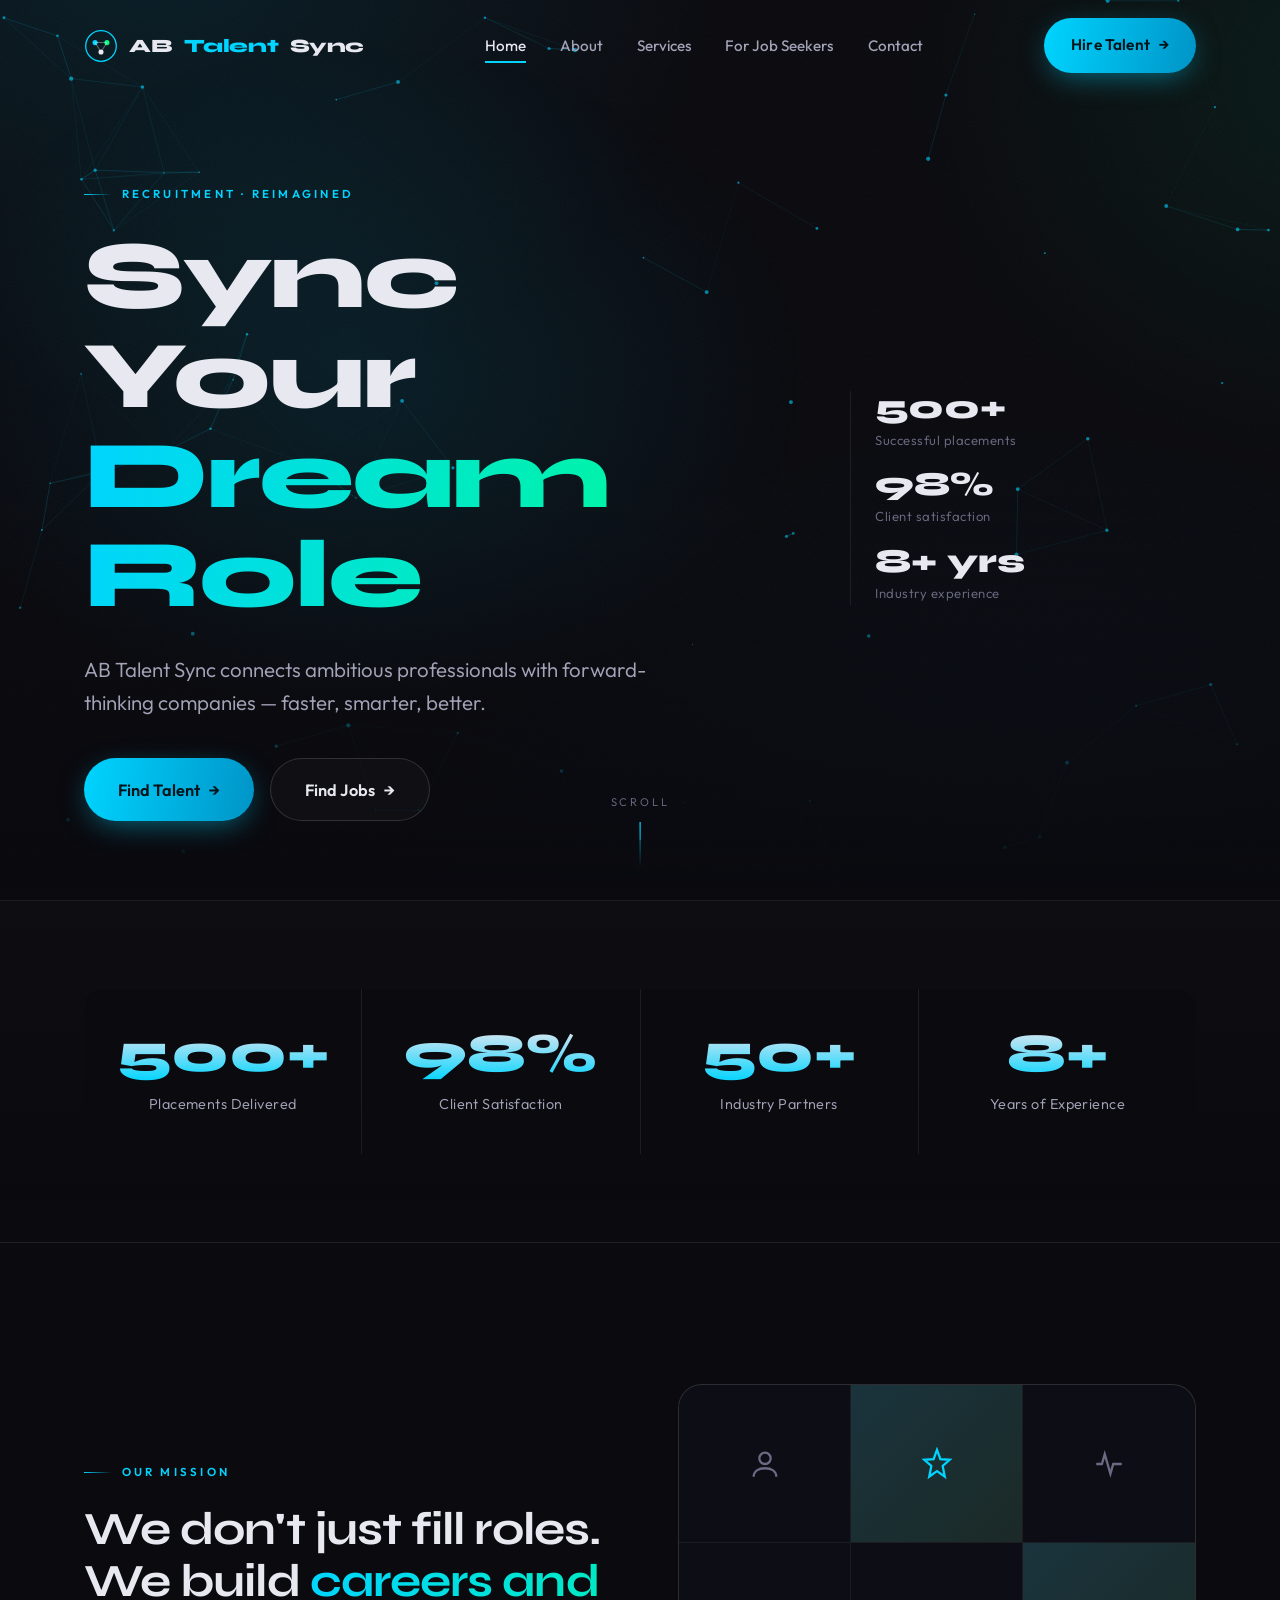
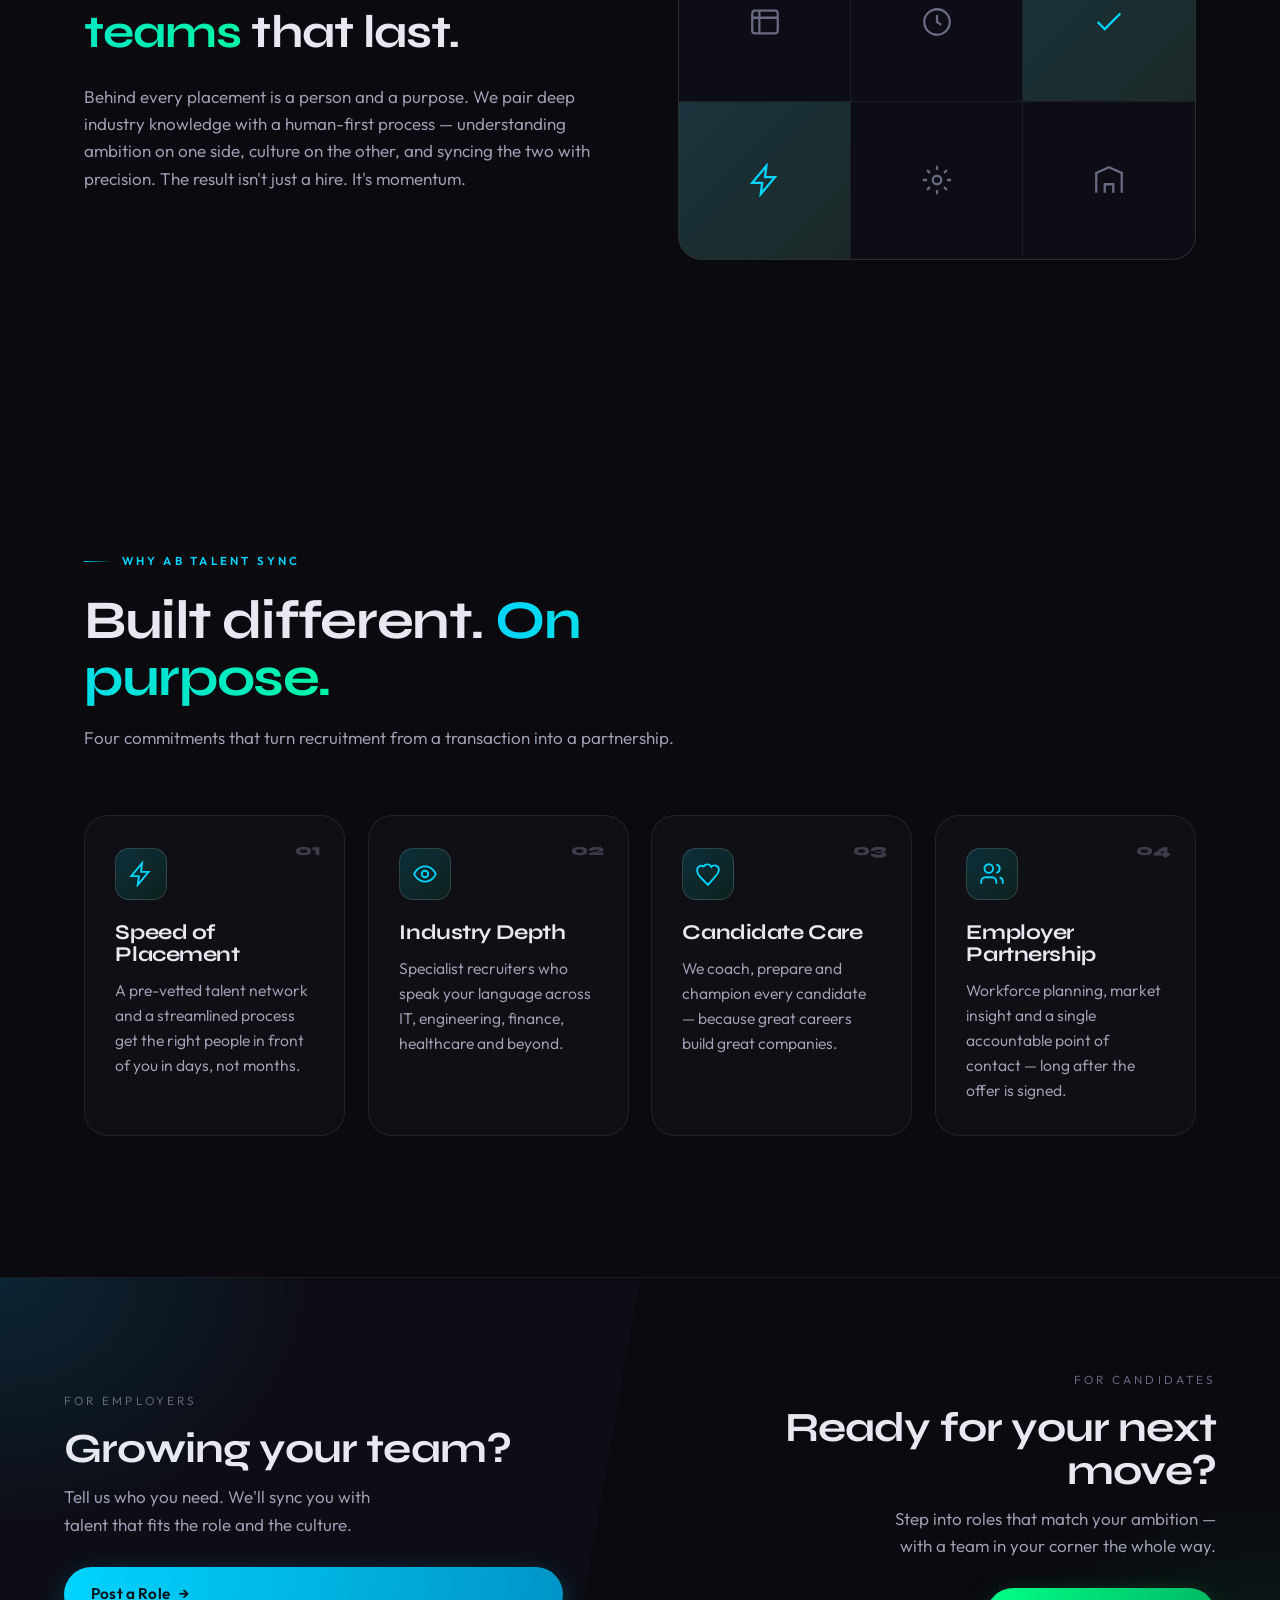
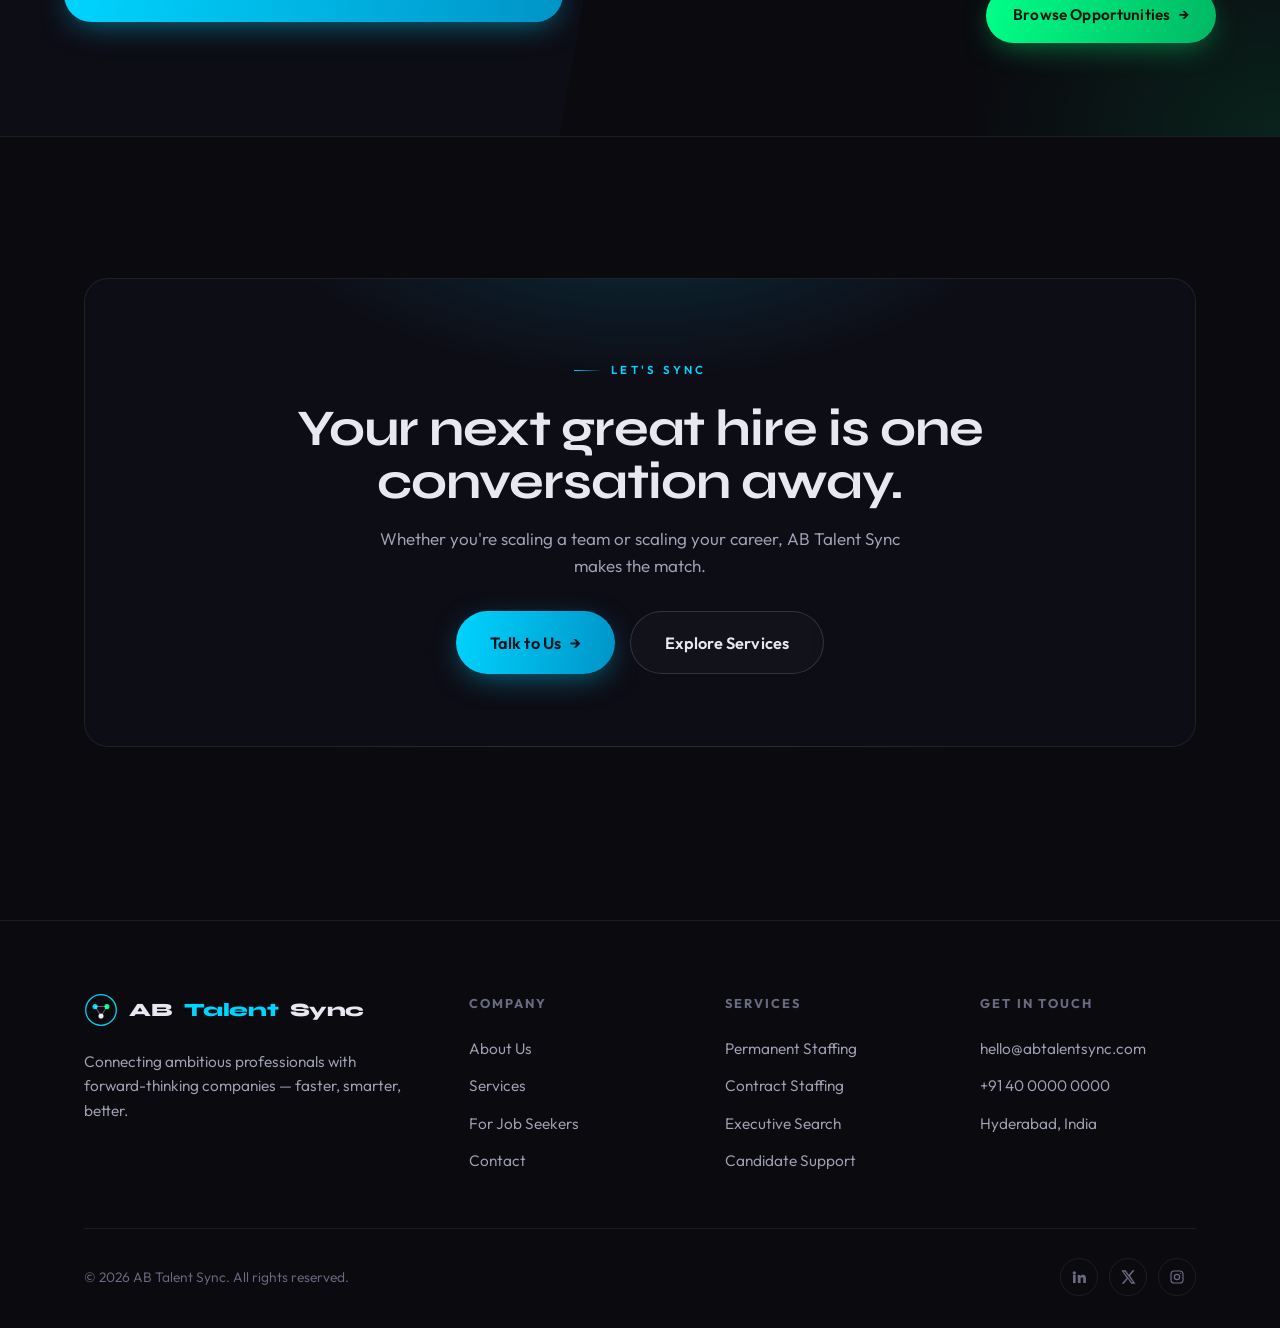
==== index.html @ 8e9a49de "first commit" ====
<!DOCTYPE html>
<html lang="en">
<head>
  <meta charset="UTF-8" />
  <meta name="viewport" content="width=device-width, initial-scale=1.0" />
  <title>AB Talent Sync — Sync Your Next Hire</title>
  <meta name="description" content="AB Talent Sync connects ambitious professionals with forward-thinking companies — faster, smarter, better. Permanent & contract staffing, executive search and candidate support." />

  <link rel="preconnect" href="https://fonts.googleapis.com" />
  <link rel="preconnect" href="https://fonts.gstatic.com" crossorigin />
  <link href="https://fonts.googleapis.com/css2?family=Syne:wght@600;700;800&family=Outfit:wght@300;350;400;450;500;600&display=swap" rel="stylesheet" />
  <link rel="stylesheet" href="css/styles.css" />
  <link rel="icon" href="data:image/svg+xml,%3Csvg xmlns='http://www.w3.org/2000/svg' viewBox='0 0 32 32'%3E%3Ccircle cx='16' cy='16' r='14' fill='none' stroke='%2300d4ff' stroke-width='2'/%3E%3Cpath d='M10 20l6-12 6 12' stroke='%2300ff88' stroke-width='2' fill='none'/%3E%3C/svg%3E" />
</head>
<body>
  <div class="scroll-progress" aria-hidden="true"></div>

  <!-- ============ NAV ============ -->
  <header class="nav">
    <div class="wrap nav__inner">
      <a class="brand" href="index.html" aria-label="AB Talent Sync home">
        <span class="brand__mark" aria-hidden="true">
          <svg viewBox="0 0 40 40" fill="none">
            <circle cx="20" cy="20" r="18" stroke="url(#g1)" stroke-width="1.5"/>
            <circle cx="13" cy="16" r="3" fill="#00d4ff"/>
            <circle cx="27" cy="16" r="3" fill="#00ff88"/>
            <circle cx="20" cy="27" r="3" fill="#e8e8f0"/>
            <path d="M13 16L27 16M13 16L20 27M27 16L20 27" stroke="#ffffff" stroke-opacity="0.35" stroke-width="1.2"/>
            <defs><linearGradient id="g1" x1="0" y1="0" x2="40" y2="40"><stop stop-color="#00d4ff"/><stop offset="1" stop-color="#00ff88"/></linearGradient></defs>
          </svg>
        </span>
        AB <b>Talent</b> Sync
      </a>

      <nav class="nav__links" aria-label="Primary">
        <a class="nav__link" href="index.html">Home</a>
        <a class="nav__link" href="about.html">About</a>
        <a class="nav__link" href="services.html">Services</a>
        <a class="nav__link" href="job-seekers.html">For Job Seekers</a>
        <a class="nav__link" href="contact.html">Contact</a>
      </nav>

      <a class="btn btn--primary nav__cta" href="contact.html" data-magnetic>Hire Talent <span class="arrow">→</span></a>

      <button class="nav__burger" aria-label="Open menu" aria-expanded="false" aria-controls="mobile-nav">
        <span></span><span></span><span></span>
      </button>
    </div>
  </header>

  <!-- mobile overlay -->
  <nav class="nav__overlay" id="mobile-nav" aria-label="Mobile">
    <a href="index.html">Home</a>
    <a href="about.html">About</a>
    <a href="services.html">Services</a>
    <a href="job-seekers.html">For Job Seekers</a>
    <a href="contact.html">Contact</a>
    <a class="btn btn--primary" href="contact.html">Hire Talent <span class="arrow">→</span></a>
  </nav>

  <main>
    <!-- ============ HERO ============ -->
    <section class="hero">
      <canvas id="hero-canvas" aria-hidden="true"></canvas>
      <div class="hero__veil" aria-hidden="true"></div>
      <div class="wrap hero__inner">
        <div class="hero__grid">
          <div>
            <span class="eyebrow reveal">Recruitment · Reimagined</span>
            <h1 class="h-display reveal" data-delay="1">
              <span class="hero__line">Sync Your</span>
              <span class="hero__cycler" aria-label="Next Hire, Dream Role, Best Team, Future">
                <span class="word">Next Hire</span>
                <span class="word">Dream Role</span>
                <span class="word">Best Team</span>
                <span class="word">Future</span>
              </span>
            </h1>
            <p class="hero__sub reveal" data-delay="2">
              AB Talent Sync connects ambitious professionals with forward-thinking
              companies — faster, smarter, better.
            </p>
            <div class="hero__cta reveal" data-delay="3">
              <a class="btn btn--primary btn--lg" href="contact.html" data-magnetic>Find Talent <span class="arrow">→</span></a>
              <a class="btn btn--ghost btn--lg" href="job-seekers.html">Find Jobs <span class="arrow">→</span></a>
            </div>
          </div>

          <aside class="hero__aside reveal" data-delay="4">
            <div class="stat-mini"><b>500+</b><span>Successful placements</span></div>
            <div class="stat-mini"><b>98%</b><span>Client satisfaction</span></div>
            <div class="stat-mini"><b>8+ yrs</b><span>Industry experience</span></div>
          </aside>
        </div>
      </div>

      <a class="scroll-cue" href="#stats" aria-label="Scroll down">
        <span>Scroll</span>
        <span class="scroll-cue__line" aria-hidden="true"></span>
      </a>
    </section>

    <!-- ============ STATS ============ -->
    <section class="section section--tight stats" id="stats">
      <div class="wrap">
        <div class="stats__grid reveal">
          <div class="stat">
            <div class="stat__num" data-count="500" data-suffix="+">0</div>
            <div class="stat__label">Placements Delivered</div>
          </div>
          <div class="stat">
            <div class="stat__num" data-count="98" data-suffix="%">0</div>
            <div class="stat__label">Client Satisfaction</div>
          </div>
          <div class="stat">
            <div class="stat__num" data-count="50" data-suffix="+">0</div>
            <div class="stat__label">Industry Partners</div>
          </div>
          <div class="stat">
            <div class="stat__num" data-count="8" data-suffix="+">0</div>
            <div class="stat__label">Years of Experience</div>
          </div>
        </div>
      </div>
    </section>

    <!-- ============ MISSION ============ -->
    <section class="section">
      <div class="wrap split">
        <div>
          <span class="eyebrow reveal">Our Mission</span>
          <p class="mission__statement reveal" data-delay="1">
            We don't just fill roles. We build <span class="text-grad">careers and teams</span> that last.
          </p>
          <p class="mission__body reveal" data-delay="2">
            Behind every placement is a person and a purpose. We pair deep industry
            knowledge with a human-first process — understanding ambition on one side,
            culture on the other, and syncing the two with precision. The result isn't
            just a hire. It's momentum.
          </p>
        </div>
        <div class="reveal" data-delay="2">
          <div class="icon-grid" aria-hidden="true">
            <div class="icon-grid__cell"><svg viewBox="0 0 24 24" fill="none" stroke="currentColor" stroke-width="1.6"><circle cx="12" cy="8" r="4"/><path d="M4 21c0-4 3.5-6 8-6s8 2 8 6"/></svg></div>
            <div class="icon-grid__cell icon-grid__cell--accent"><svg viewBox="0 0 24 24" fill="none" stroke="currentColor" stroke-width="1.6"><path d="M12 2l2.4 6.6L21 9l-5 4.4L17.5 21 12 17l-5.5 4L8 13.4 3 9l6.6-.4z"/></svg></div>
            <div class="icon-grid__cell"><svg viewBox="0 0 24 24" fill="none" stroke="currentColor" stroke-width="1.6"><path d="M3 12h4l2-7 4 14 2-7h6"/></svg></div>
            <div class="icon-grid__cell"><svg viewBox="0 0 24 24" fill="none" stroke="currentColor" stroke-width="1.6"><rect x="3" y="4" width="18" height="16" rx="2"/><path d="M3 9h18M8 4v16"/></svg></div>
            <div class="icon-grid__cell"><svg viewBox="0 0 24 24" fill="none" stroke="currentColor" stroke-width="1.6"><circle cx="12" cy="12" r="9"/><path d="M12 7v5l3 2"/></svg></div>
            <div class="icon-grid__cell icon-grid__cell--accent"><svg viewBox="0 0 24 24" fill="none" stroke="currentColor" stroke-width="1.6"><path d="M20 6L9 17l-5-5"/></svg></div>
            <div class="icon-grid__cell icon-grid__cell--accent"><svg viewBox="0 0 24 24" fill="none" stroke="currentColor" stroke-width="1.6"><path d="M13 2L3 14h7l-1 8 10-12h-7z"/></svg></div>
            <div class="icon-grid__cell"><svg viewBox="0 0 24 24" fill="none" stroke="currentColor" stroke-width="1.6"><circle cx="12" cy="12" r="3"/><path d="M12 2v3M12 19v3M2 12h3M19 12h3M5 5l2 2M17 17l2 2M19 5l-2 2M7 17l-2 2"/></svg></div>
            <div class="icon-grid__cell"><svg viewBox="0 0 24 24" fill="none" stroke="currentColor" stroke-width="1.6"><path d="M3 21V7l9-4 9 4v14M9 21v-6h6v6"/></svg></div>
          </div>
        </div>
      </div>
    </section>

    <!-- ============ DIFFERENTIATORS ============ -->
    <section class="section">
      <div class="wrap">
        <div class="section-head reveal">
          <span class="eyebrow">Why AB Talent Sync</span>
          <h2 class="h-section">Built different. <span class="text-grad">On purpose.</span></h2>
          <p>Four commitments that turn recruitment from a transaction into a partnership.</p>
        </div>

        <div class="cards">
          <article class="card reveal" data-delay="1">
            <span class="card__num">01</span>
            <div class="card__icon"><svg viewBox="0 0 24 24" fill="none" stroke="currentColor" stroke-width="1.7"><path d="M13 2L3 14h7l-1 8 10-12h-7z"/></svg></div>
            <h3>Speed of Placement</h3>
            <p>A pre-vetted talent network and a streamlined process get the right people in front of you in days, not months.</p>
          </article>
          <article class="card reveal" data-delay="2">
            <span class="card__num">02</span>
            <div class="card__icon"><svg viewBox="0 0 24 24" fill="none" stroke="currentColor" stroke-width="1.7"><path d="M2 12s3-7 10-7 10 7 10 7-3 7-10 7-10-7-10-7z"/><circle cx="12" cy="12" r="3"/></svg></div>
            <h3>Industry Depth</h3>
            <p>Specialist recruiters who speak your language across IT, engineering, finance, healthcare and beyond.</p>
          </article>
          <article class="card reveal" data-delay="3">
            <span class="card__num">03</span>
            <div class="card__icon"><svg viewBox="0 0 24 24" fill="none" stroke="currentColor" stroke-width="1.7"><path d="M19 14c1.5-1.6 3-3.5 3-6a4 4 0 00-7-2.6A4 4 0 008 5a4 4 0 00-6 4c0 2.5 1.5 4.4 3 6l7 7z"/></svg></div>
            <h3>Candidate Care</h3>
            <p>We coach, prepare and champion every candidate — because great careers build great companies.</p>
          </article>
          <article class="card reveal" data-delay="4">
            <span class="card__num">04</span>
            <div class="card__icon"><svg viewBox="0 0 24 24" fill="none" stroke="currentColor" stroke-width="1.7"><path d="M16 21v-2a4 4 0 00-4-4H6a4 4 0 00-4 4v2"/><circle cx="9" cy="7" r="4"/><path d="M22 21v-2a4 4 0 00-3-3.9M16 3.1a4 4 0 010 7.8"/></svg></div>
            <h3>Employer Partnership</h3>
            <p>Workforce planning, market insight and a single accountable point of contact — long after the offer is signed.</p>
          </article>
        </div>
      </div>
    </section>

    <!-- ============ DUAL CTA SPLIT ============ -->
    <section class="dual reveal">
      <div class="dual__half dual__half--employer">
        <span class="dual__tag">For Employers</span>
        <h3>Growing your team?</h3>
        <p>Tell us who you need. We'll sync you with talent that fits the role and the culture.</p>
        <a class="btn btn--primary" href="contact.html" data-magnetic>Post a Role <span class="arrow">→</span></a>
      </div>
      <div class="dual__half dual__half--candidate">
        <span class="dual__tag">For Candidates</span>
        <h3>Ready for your next move?</h3>
        <p>Step into roles that match your ambition — with a team in your corner the whole way.</p>
        <a class="btn btn--green" href="job-seekers.html" data-magnetic>Browse Opportunities <span class="arrow">→</span></a>
      </div>
    </section>

    <!-- ============ CTA BANNER ============ -->
    <section class="section">
      <div class="wrap">
        <div class="cta-banner reveal">
          <span class="eyebrow" style="justify-content:center;">Let's Sync</span>
          <h2>Your next great hire is one conversation away.</h2>
          <p>Whether you're scaling a team or scaling your career, AB Talent Sync makes the match.</p>
          <div class="group">
            <a class="btn btn--primary btn--lg" href="contact.html" data-magnetic>Talk to Us <span class="arrow">→</span></a>
            <a class="btn btn--ghost btn--lg" href="services.html">Explore Services</a>
          </div>
        </div>
      </div>
    </section>
  </main>

  <!-- ============ FOOTER ============ -->
  <footer class="footer">
    <div class="wrap">
      <div class="footer__grid">
        <div class="footer__brand">
          <a class="brand" href="index.html">
            <span class="brand__mark" aria-hidden="true">
              <svg viewBox="0 0 40 40" fill="none">
                <circle cx="20" cy="20" r="18" stroke="url(#g2)" stroke-width="1.5"/>
                <circle cx="13" cy="16" r="3" fill="#00d4ff"/><circle cx="27" cy="16" r="3" fill="#00ff88"/><circle cx="20" cy="27" r="3" fill="#e8e8f0"/>
                <path d="M13 16L27 16M13 16L20 27M27 16L20 27" stroke="#ffffff" stroke-opacity="0.35" stroke-width="1.2"/>
                <defs><linearGradient id="g2" x1="0" y1="0" x2="40" y2="40"><stop stop-color="#00d4ff"/><stop offset="1" stop-color="#00ff88"/></linearGradient></defs>
              </svg>
            </span>
            AB <b>Talent</b> Sync
          </a>
          <p>Connecting ambitious professionals with forward-thinking companies — faster, smarter, better.</p>
        </div>
        <div class="footer__col">
          <h5>Company</h5>
          <a href="about.html">About Us</a>
          <a href="services.html">Services</a>
          <a href="job-seekers.html">For Job Seekers</a>
          <a href="contact.html">Contact</a>
        </div>
        <div class="footer__col">
          <h5>Services</h5>
          <a href="services.html">Permanent Staffing</a>
          <a href="services.html">Contract Staffing</a>
          <a href="services.html">Executive Search</a>
          <a href="services.html">Candidate Support</a>
        </div>
        <div class="footer__col">
          <h5>Get in touch</h5>
          <a href="mailto:hello@abtalentsync.com">hello@abtalentsync.com</a>
          <a href="tel:+914000000000">+91 40 0000 0000</a>
          <a href="contact.html">Hyderabad, India</a>
        </div>
      </div>
      <div class="footer__bottom">
        <span>© <span id="year">2026</span> AB Talent Sync. All rights reserved.</span>
        <div class="footer__social">
          <a href="#" aria-label="LinkedIn"><svg viewBox="0 0 24 24" fill="currentColor"><path d="M4.98 3.5A2.5 2.5 0 002.5 6a2.5 2.5 0 005 0 2.5 2.5 0 00-2.52-2.5zM3 8.98h4v12H3zM10 8.98h3.8v1.64h.05c.53-1 1.83-2.06 3.77-2.06 4.03 0 4.78 2.65 4.78 6.1v6.32h-4v-5.6c0-1.34-.02-3.06-1.87-3.06-1.87 0-2.16 1.46-2.16 2.96v5.7h-4z"/></svg></a>
          <a href="#" aria-label="Twitter"><svg viewBox="0 0 24 24" fill="currentColor"><path d="M18.9 2H22l-7 8 8.2 12h-6.4l-5-7.3L5.6 22H2.5l7.5-8.6L2 2h6.6l4.5 6.7zM17.8 20h1.7L7.3 4H5.5z"/></svg></a>
          <a href="#" aria-label="Instagram"><svg viewBox="0 0 24 24" fill="none" stroke="currentColor" stroke-width="1.8"><rect x="3" y="3" width="18" height="18" rx="5"/><circle cx="12" cy="12" r="4"/><circle cx="17.5" cy="6.5" r="1" fill="currentColor" stroke="none"/></svg></a>
        </div>
      </div>
    </div>
  </footer>

  <script src="js/main.js" defer></script>
</body>
</html>
---- css/styles.css ----
/* ============================================================
   AB TALENT SYNC — Global Stylesheet
   Dark, premium recruiting aesthetic
   Display: Syne · Body: Outfit
   ============================================================ */

/* ---------- Tokens ---------- */
:root {
  --bg:            #0a0a0f;
  --bg-2:          #0d0d16;
  --surface:       rgba(255, 255, 255, 0.024);
  --surface-2:     rgba(255, 255, 255, 0.045);
  --line:          rgba(255, 255, 255, 0.08);
  --line-strong:   rgba(255, 255, 255, 0.14);

  --text:          #e8e8f0;
  --text-dim:      #a3a3b8;
  --text-faint:    #6a6a82;

  --cyan:          #00d4ff;
  --cyan-deep:     #0094c7;
  --green:         #00ff88;
  --green-deep:    #00b863;

  --glow-cyan:     0 0 40px rgba(0, 212, 255, 0.28);
  --glow-green:    0 0 40px rgba(0, 255, 136, 0.22);

  --ease:          cubic-bezier(0.25, 0.46, 0.45, 0.94);
  --ease-out:      cubic-bezier(0.16, 1, 0.3, 1);

  --maxw:          1240px;
  --pad:           clamp(1.25rem, 5vw, 4rem);

  --font-display:  'Syne', sans-serif;
  --font-body:     'Outfit', sans-serif;

  --r-sm: 10px;
  --r-md: 16px;
  --r-lg: 24px;
}

/* ---------- Reset ---------- */
*, *::before, *::after { box-sizing: border-box; margin: 0; padding: 0; }

html { scroll-behavior: smooth; -webkit-text-size-adjust: 100%; }

body {
  font-family: var(--font-body);
  background: var(--bg);
  color: var(--text);
  line-height: 1.6;
  font-size: 1.0625rem;
  font-weight: 350;
  overflow-x: hidden;
  -webkit-font-smoothing: antialiased;
  text-rendering: optimizeLegibility;
}

/* atmospheric base layer — gradient mesh + noise */
body::before {
  content: "";
  position: fixed;
  inset: 0;
  z-index: -2;
  background:
    radial-gradient(60rem 50rem at 12% -8%, rgba(0, 212, 255, 0.10), transparent 60%),
    radial-gradient(50rem 45rem at 105% 8%, rgba(0, 255, 136, 0.07), transparent 55%),
    radial-gradient(70rem 60rem at 80% 110%, rgba(0, 148, 199, 0.08), transparent 60%),
    var(--bg);
}
body::after {
  content: "";
  position: fixed;
  inset: 0;
  z-index: -1;
  pointer-events: none;
  opacity: 0.035;
  background-image: url("data:image/svg+xml,%3Csvg xmlns='http://www.w3.org/2000/svg' width='160' height='160'%3E%3Cfilter id='n'%3E%3CfeTurbulence type='fractalNoise' baseFrequency='0.9' numOctaves='2' stitchTiles='stitch'/%3E%3C/filter%3E%3Crect width='100%25' height='100%25' filter='url(%23n)'/%3E%3C/svg%3E");
}

img { max-width: 100%; display: block; }
a { color: inherit; text-decoration: none; }
button { font-family: inherit; cursor: pointer; border: none; background: none; color: inherit; }
ul { list-style: none; }
::selection { background: var(--cyan); color: #04141a; }

/* ---------- Layout helpers ---------- */
.wrap { width: 100%; max-width: var(--maxw); margin-inline: auto; padding-inline: var(--pad); }
.section { padding-block: clamp(4.5rem, 11vw, 9rem); position: relative; }
.section--tight { padding-block: clamp(3rem, 7vw, 5.5rem); }

.eyebrow {
  display: inline-flex;
  align-items: center;
  gap: 0.6rem;
  font-family: var(--font-body);
  font-size: 0.72rem;
  font-weight: 600;
  letter-spacing: 0.28em;
  text-transform: uppercase;
  color: var(--cyan);
  margin-bottom: 1.4rem;
}
.eyebrow::before {
  content: "";
  width: 28px;
  height: 1px;
  background: linear-gradient(90deg, var(--cyan), transparent);
}

h1, h2, h3, h4 { font-family: var(--font-display); font-weight: 700; line-height: 1.04; letter-spacing: -0.02em; }

.h-display {
  font-size: clamp(2.6rem, 8vw, 6rem);
  font-weight: 800;
}
.h-section {
  font-size: clamp(2rem, 4.6vw, 3.4rem);
  font-weight: 700;
  letter-spacing: -0.025em;
}
.lead { color: var(--text-dim); font-size: clamp(1.02rem, 1.6vw, 1.22rem); max-width: 54ch; }

.accent { color: var(--cyan); }
.accent-green { color: var(--green); }
.text-grad {
  background: linear-gradient(100deg, var(--cyan), var(--green) 130%);
  -webkit-background-clip: text;
  background-clip: text;
  color: transparent;
}

/* ---------- Buttons ---------- */
.btn {
  --b: var(--cyan);
  position: relative;
  display: inline-flex;
  align-items: center;
  gap: 0.55rem;
  padding: 0.95rem 1.7rem;
  border-radius: 999px;
  font-family: var(--font-body);
  font-weight: 600;
  font-size: 0.96rem;
  letter-spacing: 0.01em;
  transition: transform 0.4s var(--ease), box-shadow 0.4s var(--ease), background 0.4s var(--ease);
  will-change: transform;
}
.btn .arrow { transition: transform 0.4s var(--ease); }
.btn:hover .arrow { transform: translateX(4px); }

.btn--primary {
  background: linear-gradient(100deg, var(--cyan), var(--cyan-deep));
  color: #03141b;
  box-shadow: 0 8px 30px -8px rgba(0, 212, 255, 0.55);
}
.btn--primary:hover { box-shadow: 0 12px 44px -8px rgba(0, 212, 255, 0.75), var(--glow-cyan); }

.btn--green {
  background: linear-gradient(100deg, var(--green), var(--green-deep));
  color: #02160d;
  box-shadow: 0 8px 30px -8px rgba(0, 255, 136, 0.5);
}
.btn--green:hover { box-shadow: 0 12px 44px -8px rgba(0, 255, 136, 0.7), var(--glow-green); }

.btn--ghost {
  border: 1px solid var(--line-strong);
  color: var(--text);
  background: var(--surface);
  backdrop-filter: blur(6px);
}
.btn--ghost:hover { border-color: var(--cyan); color: var(--cyan); background: rgba(0, 212, 255, 0.06); }

.btn--lg { padding: 1.1rem 2.1rem; font-size: 1.02rem; }

/* ============================================================
   NAVIGATION
   ============================================================ */
.nav {
  position: fixed;
  inset: 0 0 auto 0;
  z-index: 100;
  transition: background 0.45s var(--ease), backdrop-filter 0.45s var(--ease), border-color 0.45s var(--ease), padding 0.45s var(--ease);
  border-bottom: 1px solid transparent;
  padding-block: 1.15rem;
}
.nav.scrolled {
  background: rgba(10, 10, 15, 0.72);
  backdrop-filter: blur(18px) saturate(140%);
  border-bottom-color: var(--line);
  padding-block: 0.7rem;
}
.nav__inner {
  display: flex;
  align-items: center;
  justify-content: space-between;
  gap: 1.5rem;
}
.brand { display: inline-flex; align-items: center; gap: 0.7rem; font-family: var(--font-display); font-weight: 800; font-size: 1.18rem; letter-spacing: -0.02em; }
.brand__mark {
  width: 34px; height: 34px;
  flex-shrink: 0;
}
.brand__mark svg { width: 100%; height: 100%; display: block; }
.brand b { color: var(--cyan); font-weight: 800; }

.nav__links { display: flex; align-items: center; gap: 2.1rem; }
.nav__link {
  position: relative;
  font-size: 0.95rem;
  font-weight: 450;
  color: var(--text-dim);
  transition: color 0.3s var(--ease);
  padding-block: 0.3rem;
}
.nav__link::after {
  content: "";
  position: absolute;
  left: 0; bottom: 0;
  width: 100%; height: 1.5px;
  background: var(--cyan);
  transform: scaleX(0);
  transform-origin: left;
  transition: transform 0.4s var(--ease);
}
.nav__link:hover { color: var(--text); }
.nav__link:hover::after,
.nav__link.active::after { transform: scaleX(1); }
.nav__link.active { color: var(--text); }

.nav__cta { display: inline-flex; align-items: center; }

.nav__burger {
  display: none;
  width: 44px; height: 44px;
  flex-direction: column;
  justify-content: center;
  align-items: center;
  gap: 6px;
  z-index: 120;
}
.nav__burger span {
  width: 24px; height: 2px;
  background: var(--text);
  border-radius: 2px;
  transition: transform 0.4s var(--ease), opacity 0.3s var(--ease);
}
.nav__burger.open span:nth-child(1) { transform: translateY(8px) rotate(45deg); }
.nav__burger.open span:nth-child(2) { opacity: 0; }
.nav__burger.open span:nth-child(3) { transform: translateY(-8px) rotate(-45deg); }

/* mobile overlay */
.nav__overlay {
  position: fixed;
  inset: 0;
  z-index: 110;
  background: rgba(8, 8, 13, 0.96);
  backdrop-filter: blur(20px);
  display: flex;
  flex-direction: column;
  justify-content: center;
  gap: 0.4rem;
  padding: var(--pad);
  opacity: 0;
  visibility: hidden;
  transform: translateY(-12px);
  transition: opacity 0.45s var(--ease), transform 0.45s var(--ease), visibility 0.45s;
}
.nav__overlay.open { opacity: 1; visibility: visible; transform: none; }
.nav__overlay a {
  font-family: var(--font-display);
  font-size: clamp(2rem, 9vw, 3.2rem);
  font-weight: 700;
  color: var(--text);
  padding-block: 0.5rem;
  border-bottom: 1px solid var(--line);
  opacity: 0;
  transform: translateX(-16px);
  transition: opacity 0.5s var(--ease), transform 0.5s var(--ease), color 0.3s;
}
.nav__overlay.open a { opacity: 1; transform: none; }
.nav__overlay.open a:nth-child(1) { transition-delay: 0.08s; }
.nav__overlay.open a:nth-child(2) { transition-delay: 0.14s; }
.nav__overlay.open a:nth-child(3) { transition-delay: 0.20s; }
.nav__overlay.open a:nth-child(4) { transition-delay: 0.26s; }
.nav__overlay.open a:nth-child(5) { transition-delay: 0.32s; }
.nav__overlay.open a:nth-child(6) { transition-delay: 0.38s; }
.nav__overlay a:hover { color: var(--cyan); }
.nav__overlay .btn { align-self: flex-start; margin-top: 1.2rem; }

/* ============================================================
   HERO
   ============================================================ */
.hero {
  position: relative;
  min-height: 100svh;
  display: flex;
  align-items: center;
  padding-top: 6rem;
  overflow: hidden;
}
#hero-canvas {
  position: absolute;
  inset: 0;
  z-index: 0;
  width: 100%;
  height: 100%;
}
.hero__veil {
  position: absolute;
  inset: 0;
  z-index: 1;
  pointer-events: none;
  background:
    radial-gradient(40rem 30rem at 28% 42%, rgba(0, 212, 255, 0.10), transparent 70%),
    linear-gradient(180deg, transparent 55%, var(--bg) 100%);
}
.hero__inner { position: relative; z-index: 2; width: 100%; }
.hero__grid {
  display: grid;
  grid-template-columns: minmax(0, 1.35fr) minmax(0, 0.65fr);
  gap: 3rem;
  align-items: center;
}

.hero h1 { margin-bottom: 1.8rem; }
.hero__line { display: block; }
.hero__cycler {
  display: inline-grid;
  vertical-align: bottom;
}
.hero__cycler .word {
  grid-area: 1 / 1;
  background: linear-gradient(100deg, var(--cyan), var(--green));
  -webkit-background-clip: text;
  background-clip: text;
  color: transparent;
  opacity: 0;
  transform: translateY(0.55em);
  clip-path: inset(0 0 100% 0);
  transition: opacity 0.6s var(--ease-out), transform 0.6s var(--ease-out), clip-path 0.6s var(--ease-out);
}
.hero__cycler .word.in  { opacity: 1; transform: none; clip-path: inset(-0.1em 0 -0.1em 0); }
.hero__cycler .word.out { opacity: 0; transform: translateY(-0.5em); clip-path: inset(100% 0 0 0); }

.hero__sub { margin: 0 0 2.4rem; font-size: clamp(1.05rem, 1.7vw, 1.28rem); color: var(--text-dim); max-width: 46ch; }
.hero__cta { display: flex; flex-wrap: wrap; gap: 1rem; }

.hero__aside {
  display: flex;
  flex-direction: column;
  gap: 1rem;
  padding-left: 1.5rem;
  border-left: 1px solid var(--line);
}
.hero__aside .stat-mini { }
.hero__aside .stat-mini b { font-family: var(--font-display); font-size: 2.1rem; font-weight: 800; color: var(--text); display: block; line-height: 1; }
.hero__aside .stat-mini span { font-size: 0.82rem; color: var(--text-faint); letter-spacing: 0.04em; }

/* scroll indicator */
.scroll-cue {
  position: absolute;
  left: 50%; bottom: 2rem;
  transform: translateX(-50%);
  z-index: 3;
  display: flex;
  flex-direction: column;
  align-items: center;
  gap: 0.6rem;
  color: var(--text-faint);
  font-size: 0.7rem;
  letter-spacing: 0.25em;
  text-transform: uppercase;
}
.scroll-cue__line {
  width: 1px; height: 46px;
  background: linear-gradient(var(--cyan), transparent);
  position: relative;
  overflow: hidden;
}
.scroll-cue__line::after {
  content: ""; position: absolute; top: 0; left: 0;
  width: 100%; height: 40%;
  background: var(--cyan);
  animation: scrollDot 2.2s var(--ease) infinite;
}
@keyframes scrollDot { 0% { transform: translateY(-120%); } 100% { transform: translateY(280%); } }

/* ============================================================
   STATS BAR
   ============================================================ */
.stats {
  border-block: 1px solid var(--line);
  background: linear-gradient(180deg, rgba(255,255,255,0.015), transparent);
}
.stats__grid {
  display: grid;
  grid-template-columns: repeat(4, 1fr);
  gap: 1px;
  background: var(--line);
  border-radius: var(--r-md);
  overflow: hidden;
}
.stat {
  background: var(--bg);
  padding: clamp(1.8rem, 3vw, 2.6rem) 1.5rem;
  text-align: center;
}
.stat__num {
  font-family: var(--font-display);
  font-weight: 800;
  font-size: clamp(2.2rem, 4.5vw, 3.4rem);
  line-height: 1;
  background: linear-gradient(180deg, var(--text), var(--cyan));
  -webkit-background-clip: text;
  background-clip: text;
  color: transparent;
}
.stat__label { margin-top: 0.7rem; color: var(--text-dim); font-size: 0.9rem; letter-spacing: 0.03em; }

/* ============================================================
   GENERIC SECTION HEADERS
   ============================================================ */
.section-head { max-width: 60ch; margin-bottom: clamp(2.4rem, 5vw, 4rem); }
.section-head.center { margin-inline: auto; text-align: center; }
.section-head.center .eyebrow::before { display: none; }
.section-head p { margin-top: 1.1rem; color: var(--text-dim); }

/* ============================================================
   MISSION / TWO-COLUMN
   ============================================================ */
.split {
  display: grid;
  grid-template-columns: 1fr 1fr;
  gap: clamp(2rem, 6vw, 5rem);
  align-items: center;
}
.mission__statement {
  font-family: var(--font-display);
  font-weight: 700;
  font-size: clamp(1.8rem, 3.6vw, 3rem);
  line-height: 1.12;
  letter-spacing: -0.02em;
}
.mission__statement .text-grad { display: inline; }
.mission__body { color: var(--text-dim); margin-top: 1.5rem; }

/* icon grid visual */
.icon-grid {
  display: grid;
  grid-template-columns: repeat(3, 1fr);
  gap: 1px;
  background: var(--line);
  border: 1px solid var(--line);
  border-radius: var(--r-lg);
  overflow: hidden;
  aspect-ratio: 1 / 0.92;
}
.icon-grid__cell {
  background: var(--bg-2);
  display: grid;
  place-items: center;
  position: relative;
  transition: background 0.4s var(--ease);
  color: var(--text-faint);
}
.icon-grid__cell svg { width: 34px; height: 34px; transition: transform 0.5s var(--ease), color 0.4s var(--ease); }
.icon-grid__cell:hover { background: rgba(0,212,255,0.05); color: var(--cyan); }
.icon-grid__cell:hover svg { transform: scale(1.15) rotate(-4deg); }
.icon-grid__cell--accent { background: linear-gradient(135deg, rgba(0,212,255,0.12), rgba(0,255,136,0.06)); color: var(--cyan); }

/* ============================================================
   FEATURE / DIFFERENTIATOR CARDS
   ============================================================ */
.cards {
  display: grid;
  grid-template-columns: repeat(auto-fit, minmax(250px, 1fr));
  gap: 1.4rem;
}
.card {
  position: relative;
  padding: 2rem 1.9rem;
  border: 1px solid var(--line);
  border-radius: var(--r-lg);
  background: var(--surface);
  overflow: hidden;
  transition: transform 0.5s var(--ease), border-color 0.5s var(--ease), background 0.5s var(--ease);
}
.card::before {
  content: "";
  position: absolute;
  inset: 0;
  background: radial-gradient(20rem 16rem at var(--mx, 50%) var(--my, 0%), rgba(0,212,255,0.10), transparent 70%);
  opacity: 0;
  transition: opacity 0.5s var(--ease);
  pointer-events: none;
}
.card:hover { transform: translateY(-6px); border-color: var(--line-strong); background: var(--surface-2); }
.card:hover::before { opacity: 1; }
.card__icon {
  width: 52px; height: 52px;
  display: grid; place-items: center;
  border-radius: 14px;
  background: linear-gradient(135deg, rgba(0,212,255,0.16), rgba(0,255,136,0.08));
  border: 1px solid var(--line-strong);
  color: var(--cyan);
  margin-bottom: 1.4rem;
}
.card__icon svg { width: 26px; height: 26px; }
.card h3 { font-size: 1.32rem; margin-bottom: 0.7rem; }
.card p { color: var(--text-dim); font-size: 0.98rem; }
.card__num {
  position: absolute;
  top: 1.3rem; right: 1.5rem;
  font-family: var(--font-display);
  font-weight: 800;
  font-size: 1rem;
  color: var(--text-faint);
  opacity: 0.5;
}

/* ============================================================
   DUAL CTA SPLIT (diagonal)
   ============================================================ */
.dual {
  position: relative;
  display: grid;
  grid-template-columns: 1fr 1fr;
  min-height: 460px;
  isolation: isolate;
  border-block: 1px solid var(--line);
}
.dual__half {
  padding: clamp(3rem, 6vw, 5rem) clamp(2rem, 5vw, 4.5rem);
  display: flex;
  flex-direction: column;
  justify-content: center;
  position: relative;
  overflow: hidden;
}
.dual__half--employer {
  background:
    radial-gradient(30rem 24rem at 0% 0%, rgba(0,212,255,0.12), transparent 65%),
    var(--bg-2);
  clip-path: polygon(0 0, 100% 0, calc(100% - 80px) 100%, 0 100%);
  padding-right: clamp(3rem, 6vw, 6rem);
}
.dual__half--candidate {
  background:
    radial-gradient(30rem 24rem at 100% 100%, rgba(0,255,136,0.10), transparent 65%),
    var(--bg);
  clip-path: polygon(80px 0, 100% 0, 100% 100%, 0 100%);
  margin-left: -80px;
  padding-left: clamp(3rem, 6vw, 6rem);
  text-align: right;
  align-items: flex-end;
}
.dual__tag { font-size: 0.74rem; letter-spacing: 0.26em; text-transform: uppercase; color: var(--text-faint); margin-bottom: 1rem; }
.dual__half h3 { font-size: clamp(1.7rem, 3.4vw, 2.6rem); margin-bottom: 0.8rem; }
.dual__half p { color: var(--text-dim); max-width: 32ch; margin-bottom: 1.8rem; }
.dual__half--candidate p { margin-left: auto; }

/* ============================================================
   PAGE HERO (interior pages)
   ============================================================ */
.page-hero {
  position: relative;
  padding-top: clamp(9rem, 16vw, 13rem);
  padding-bottom: clamp(3rem, 8vw, 6rem);
  overflow: hidden;
}
.page-hero::before {
  content: "";
  position: absolute;
  inset: 0;
  z-index: -1;
  background:
    radial-gradient(40rem 30rem at 18% 0%, rgba(0,212,255,0.13), transparent 60%),
    radial-gradient(36rem 28rem at 100% 30%, rgba(0,255,136,0.07), transparent 60%);
}
.page-hero__grid-deco {
  position: absolute;
  inset: 0;
  z-index: -1;
  opacity: 0.5;
  background-image:
    linear-gradient(var(--line) 1px, transparent 1px),
    linear-gradient(90deg, var(--line) 1px, transparent 1px);
  background-size: 64px 64px;
  -webkit-mask-image: radial-gradient(60rem 40rem at 30% 0%, #000, transparent 75%);
  mask-image: radial-gradient(60rem 40rem at 30% 0%, #000, transparent 75%);
}
.page-hero h1 { font-size: clamp(2.6rem, 7vw, 5rem); margin-bottom: 1.3rem; }
.page-hero .lead { font-size: clamp(1.05rem, 1.8vw, 1.3rem); }

/* breadcrumb-ish */
.crumb { font-size: 0.78rem; letter-spacing: 0.2em; text-transform: uppercase; color: var(--text-faint); margin-bottom: 1.6rem; }
.crumb b { color: var(--cyan); font-weight: 600; }

/* ============================================================
   VALUES / EXPERTISE
   ============================================================ */
.expertise {
  display: grid;
  grid-template-columns: repeat(auto-fit, minmax(220px, 1fr));
  gap: 1.2rem;
}
.expertise__item {
  padding: 1.8rem;
  border: 1px solid var(--line);
  border-radius: var(--r-md);
  background: var(--surface);
  transition: border-color 0.4s var(--ease), transform 0.4s var(--ease);
}
.expertise__item:hover { border-color: var(--cyan); transform: translateY(-4px); }
.expertise__item .k { font-family: var(--font-display); font-weight: 800; color: var(--cyan); font-size: 0.95rem; letter-spacing: 0.1em; }
.expertise__item h4 { font-size: 1.2rem; margin: 0.8rem 0 0.5rem; }
.expertise__item p { color: var(--text-dim); font-size: 0.94rem; }

/* ============================================================
   TIMELINE
   ============================================================ */
.timeline { position: relative; display: grid; gap: 0; }
.timeline::before {
  content: "";
  position: absolute;
  left: 11px; top: 6px; bottom: 6px;
  width: 1px;
  background: linear-gradient(var(--cyan), var(--green), transparent);
}
.tl-item {
  position: relative;
  padding: 0 0 2.6rem 3rem;
}
.tl-item:last-child { padding-bottom: 0; }
.tl-item::before {
  content: "";
  position: absolute;
  left: 4px; top: 4px;
  width: 16px; height: 16px;
  border-radius: 50%;
  background: var(--bg);
  border: 2px solid var(--cyan);
  box-shadow: var(--glow-cyan);
}
.tl-item .yr { font-family: var(--font-display); font-weight: 800; font-size: 1.4rem; color: var(--cyan); }
.tl-item h4 { font-size: 1.18rem; margin: 0.3rem 0 0.4rem; }
.tl-item p { color: var(--text-dim); font-size: 0.96rem; max-width: 52ch; }

/* ============================================================
   SERVICES (large detail blocks)
   ============================================================ */
.service-block {
  display: grid;
  grid-template-columns: 0.9fr 1.1fr;
  gap: clamp(2rem, 5vw, 4.5rem);
  align-items: center;
  padding-block: clamp(2.5rem, 6vw, 4.5rem);
  border-top: 1px solid var(--line);
}
.service-block:nth-child(even) .service-block__media { order: -1; }
.service-block__index {
  font-family: var(--font-display);
  font-weight: 800;
  font-size: 0.9rem;
  letter-spacing: 0.2em;
  color: var(--cyan);
  margin-bottom: 1rem;
}
.service-block h3 { font-size: clamp(1.8rem, 3.6vw, 2.8rem); margin-bottom: 1rem; }
.service-block > div > p { color: var(--text-dim); margin-bottom: 1.6rem; }
.benefits { display: grid; gap: 0.8rem; margin-bottom: 1.8rem; }
.benefits li { display: flex; align-items: flex-start; gap: 0.8rem; color: var(--text); font-size: 0.98rem; }
.benefits li svg { width: 20px; height: 20px; flex-shrink: 0; color: var(--green); margin-top: 2px; }

.service-block__media {
  aspect-ratio: 4 / 3.3;
  border-radius: var(--r-lg);
  border: 1px solid var(--line);
  background:
    radial-gradient(24rem 20rem at 70% 20%, rgba(0,212,255,0.16), transparent 60%),
    radial-gradient(20rem 16rem at 10% 90%, rgba(0,255,136,0.10), transparent 60%),
    var(--bg-2);
  position: relative;
  overflow: hidden;
  display: grid;
  place-items: center;
}
.service-block__media::before {
  content: "";
  position: absolute; inset: 0;
  background-image: linear-gradient(var(--line) 1px, transparent 1px), linear-gradient(90deg, var(--line) 1px, transparent 1px);
  background-size: 40px 40px;
  opacity: 0.4;
  -webkit-mask-image: radial-gradient(circle at center, #000, transparent 78%);
  mask-image: radial-gradient(circle at center, #000, transparent 78%);
}
.service-block__media svg { width: 38%; height: auto; color: var(--cyan); position: relative; z-index: 1; filter: drop-shadow(0 0 30px rgba(0,212,255,0.35)); }

/* sub-services chips */
.subservices { display: grid; grid-template-columns: repeat(auto-fit, minmax(220px, 1fr)); gap: 1.1rem; margin-top: 1.5rem; }
.subservice {
  padding: 1.5rem;
  border: 1px solid var(--line);
  border-radius: var(--r-md);
  background: var(--surface);
  transition: border-color 0.4s var(--ease), background 0.4s var(--ease);
}
.subservice:hover { border-color: var(--green); background: rgba(0,255,136,0.04); }
.subservice .si { width: 40px; height: 40px; display: grid; place-items: center; border-radius: 11px; background: rgba(0,255,136,0.1); color: var(--green); margin-bottom: 0.9rem; }
.subservice .si svg { width: 20px; height: 20px; }
.subservice h4 { font-size: 1.08rem; margin-bottom: 0.4rem; }
.subservice p { color: var(--text-dim); font-size: 0.9rem; }

/* ============================================================
   STEPPER (job seekers)
   ============================================================ */
.stepper { display: grid; grid-template-columns: repeat(4, 1fr); gap: 1.2rem; counter-reset: step; }
.step {
  position: relative;
  padding: 2rem 1.6rem;
  border: 1px solid var(--line);
  border-radius: var(--r-lg);
  background: var(--surface);
  transition: transform 0.45s var(--ease), border-color 0.45s var(--ease);
}
.step:hover { transform: translateY(-6px); border-color: var(--cyan); }
.step__n {
  font-family: var(--font-display);
  font-weight: 800;
  font-size: 2.6rem;
  line-height: 1;
  color: transparent;
  -webkit-text-stroke: 1.5px var(--cyan);
  margin-bottom: 1rem;
}
.step h4 { font-size: 1.22rem; margin-bottom: 0.5rem; }
.step p { color: var(--text-dim); font-size: 0.94rem; }
.step__arrow {
  position: absolute;
  right: -0.85rem; top: 50%;
  transform: translateY(-50%);
  color: var(--text-faint);
  z-index: 2;
}
.step:last-child .step__arrow { display: none; }

/* job search placeholder */
.jobsearch {
  border: 1px solid var(--line);
  border-radius: var(--r-lg);
  background: var(--surface);
  padding: clamp(1.6rem, 4vw, 2.6rem);
}
.jobsearch__bar { display: flex; gap: 0.8rem; flex-wrap: wrap; }
.jobsearch__field {
  flex: 1 1 200px;
  display: flex;
  align-items: center;
  gap: 0.7rem;
  padding: 0.95rem 1.2rem;
  border: 1px solid var(--line);
  border-radius: 999px;
  background: var(--bg);
  color: var(--text-dim);
}
.jobsearch__field svg { width: 18px; height: 18px; color: var(--text-faint); }
.jobsearch__field input {
  border: none; background: none; color: var(--text); font-family: inherit; font-size: 0.96rem; width: 100%; outline: none;
}
.jobsearch__field input::placeholder { color: var(--text-faint); }
.jobsearch__empty {
  margin-top: 1.6rem;
  padding: 2.4rem;
  text-align: center;
  border: 1px dashed var(--line-strong);
  border-radius: var(--r-md);
  color: var(--text-dim);
}
.jobsearch__empty b { display: block; font-family: var(--font-display); font-size: 1.3rem; color: var(--text); margin-bottom: 0.4rem; }

/* ============================================================
   TESTIMONIALS
   ============================================================ */
.quotes { display: grid; grid-template-columns: repeat(auto-fit, minmax(280px, 1fr)); gap: 1.4rem; }
.quote {
  padding: 2.1rem;
  border: 1px solid var(--line);
  border-radius: var(--r-lg);
  background: var(--surface);
  position: relative;
  transition: transform 0.45s var(--ease), border-color 0.45s var(--ease);
}
.quote:hover { transform: translateY(-5px); border-color: var(--line-strong); }
.quote__mark { font-family: var(--font-display); font-size: 3.4rem; line-height: 0.6; color: var(--cyan); opacity: 0.4; }
.quote p { color: var(--text); font-size: 1.02rem; margin: 0.8rem 0 1.5rem; }
.quote__who { display: flex; align-items: center; gap: 0.9rem; }
.quote__avatar {
  width: 44px; height: 44px; border-radius: 50%;
  background: linear-gradient(135deg, var(--cyan), var(--green));
  display: grid; place-items: center;
  font-family: var(--font-display); font-weight: 800; color: #04141a; font-size: 1rem;
}
.quote__who b { display: block; font-size: 0.96rem; font-weight: 600; }
.quote__who span { font-size: 0.84rem; color: var(--text-faint); }

/* ============================================================
   CONTACT
   ============================================================ */
.contact-grid { display: grid; grid-template-columns: 1.3fr 0.7fr; gap: clamp(2rem, 5vw, 3.5rem); align-items: start; }
.form {
  border: 1px solid var(--line);
  border-radius: var(--r-lg);
  background: var(--surface);
  padding: clamp(1.8rem, 4vw, 2.8rem);
}
.field { margin-bottom: 1.4rem; }
.field label { display: block; font-size: 0.82rem; letter-spacing: 0.06em; color: var(--text-dim); margin-bottom: 0.55rem; text-transform: uppercase; }
.field input, .field textarea, .field select {
  width: 100%;
  padding: 0.95rem 1.1rem;
  border: 1px solid var(--line);
  border-radius: var(--r-sm);
  background: var(--bg);
  color: var(--text);
  font-family: inherit;
  font-size: 1rem;
  transition: border-color 0.3s var(--ease), box-shadow 0.3s var(--ease);
  outline: none;
}
.field textarea { resize: vertical; min-height: 130px; }
.field input:focus, .field textarea:focus, .field select:focus {
  border-color: var(--cyan);
  box-shadow: 0 0 0 3px rgba(0,212,255,0.12);
}
.field input::placeholder, .field textarea::placeholder { color: var(--text-faint); }
.field--row { display: grid; grid-template-columns: 1fr 1fr; gap: 1.2rem; }
.field select { appearance: none; cursor: pointer;
  background-image: url("data:image/svg+xml,%3Csvg xmlns='http://www.w3.org/2000/svg' width='12' height='8' fill='none'%3E%3Cpath d='M1 1l5 5 5-5' stroke='%2300d4ff' stroke-width='1.6'/%3E%3C/svg%3E");
  background-repeat: no-repeat; background-position: right 1.1rem center;
}
.field .err { display: none; color: #ff6b8a; font-size: 0.8rem; margin-top: 0.4rem; }
.field.invalid input, .field.invalid textarea, .field.invalid select { border-color: #ff6b8a; }
.field.invalid .err { display: block; }

.form__success {
  display: none;
  text-align: center;
  padding: 2rem 1rem;
}
.form__success.show { display: block; animation: pop 0.5s var(--ease-out); }
.form__success .ok {
  width: 64px; height: 64px; margin: 0 auto 1.2rem;
  border-radius: 50%;
  display: grid; place-items: center;
  background: rgba(0,255,136,0.12);
  border: 1px solid var(--green);
  color: var(--green);
}
.form__success h3 { font-size: 1.6rem; margin-bottom: 0.6rem; }
.form__success p { color: var(--text-dim); }
@keyframes pop { from { opacity: 0; transform: scale(0.9); } to { opacity: 1; transform: none; } }

.contact-aside { display: grid; gap: 1.1rem; }
.contact-card {
  padding: 1.6rem;
  border: 1px solid var(--line);
  border-radius: var(--r-md);
  background: var(--surface);
  display: flex;
  gap: 1rem;
  align-items: flex-start;
}
.contact-card .ci {
  width: 44px; height: 44px; flex-shrink: 0;
  display: grid; place-items: center;
  border-radius: 12px;
  background: linear-gradient(135deg, rgba(0,212,255,0.16), rgba(0,255,136,0.08));
  color: var(--cyan);
}
.contact-card .ci svg { width: 20px; height: 20px; }
.contact-card .k { font-size: 0.78rem; letter-spacing: 0.12em; text-transform: uppercase; color: var(--text-faint); margin-bottom: 0.3rem; }
.contact-card .v { color: var(--text); font-size: 1rem; }
.map-card {
  border: 1px solid var(--line);
  border-radius: var(--r-md);
  overflow: hidden;
  background: var(--bg-2);
  aspect-ratio: 16 / 11;
  position: relative;
  display: grid; place-items: center;
}
.map-card::before {
  content: "";
  position: absolute; inset: 0;
  background-image: linear-gradient(var(--line) 1px, transparent 1px), linear-gradient(90deg, var(--line) 1px, transparent 1px);
  background-size: 36px 36px;
  opacity: 0.5;
}
.map-card__pin { position: relative; z-index: 1; text-align: center; color: var(--text-dim); }
.map-card__pin svg { width: 40px; height: 40px; color: var(--cyan); filter: drop-shadow(0 0 16px rgba(0,212,255,0.5)); }
.map-card__pin b { display: block; font-family: var(--font-display); color: var(--text); margin-top: 0.6rem; }

/* ============================================================
   CTA BANNER
   ============================================================ */
.cta-banner {
  position: relative;
  border-radius: var(--r-lg);
  border: 1px solid var(--line);
  padding: clamp(2.6rem, 6vw, 4.5rem);
  text-align: center;
  overflow: hidden;
  background:
    radial-gradient(40rem 20rem at 50% -20%, rgba(0,212,255,0.18), transparent 60%),
    var(--bg-2);
}
.cta-banner h2 { font-size: clamp(1.9rem, 4.5vw, 3.2rem); margin-bottom: 1rem; }
.cta-banner p { color: var(--text-dim); max-width: 50ch; margin: 0 auto 2rem; }
.cta-banner .group { display: inline-flex; gap: 1rem; flex-wrap: wrap; justify-content: center; }

/* ============================================================
   FOOTER
   ============================================================ */
.footer {
  border-top: 1px solid var(--line);
  padding-block: clamp(3rem, 6vw, 4.5rem) 2rem;
  margin-top: 2rem;
}
.footer__grid {
  display: grid;
  grid-template-columns: 1.6fr 1fr 1fr 1fr;
  gap: 2.5rem;
  margin-bottom: 3rem;
}
.footer__brand p { color: var(--text-dim); margin-top: 1rem; max-width: 32ch; font-size: 0.96rem; }
.footer__col h5 { font-size: 0.8rem; letter-spacing: 0.16em; text-transform: uppercase; color: var(--text-faint); margin-bottom: 1.1rem; }
.footer__col a { display: block; color: var(--text-dim); padding-block: 0.4rem; font-size: 0.96rem; transition: color 0.3s, transform 0.3s; }
.footer__col a:hover { color: var(--cyan); transform: translateX(4px); }
.footer__bottom {
  display: flex; justify-content: space-between; align-items: center; gap: 1rem; flex-wrap: wrap;
  padding-top: 1.8rem; border-top: 1px solid var(--line);
  color: var(--text-faint); font-size: 0.86rem;
}
.footer__social { display: flex; gap: 0.7rem; }
.footer__social a {
  width: 38px; height: 38px; display: grid; place-items: center;
  border: 1px solid var(--line); border-radius: 50%;
  transition: border-color 0.3s, color 0.3s, transform 0.3s;
}
.footer__social a:hover { border-color: var(--cyan); color: var(--cyan); transform: translateY(-3px); }
.footer__social svg { width: 16px; height: 16px; }

/* ============================================================
   SCROLL REVEAL
   ============================================================ */
.reveal { opacity: 0; transform: translateY(28px); transition: opacity 0.8s var(--ease-out), transform 0.8s var(--ease-out); will-change: transform, opacity; }
.reveal.in { opacity: 1; transform: none; }
.reveal[data-delay="1"] { transition-delay: 0.08s; }
.reveal[data-delay="2"] { transition-delay: 0.16s; }
.reveal[data-delay="3"] { transition-delay: 0.24s; }
.reveal[data-delay="4"] { transition-delay: 0.32s; }
.reveal[data-delay="5"] { transition-delay: 0.40s; }

/* progress bar */
.scroll-progress {
  position: fixed; top: 0; left: 0; height: 2px; width: 0;
  background: linear-gradient(90deg, var(--cyan), var(--green));
  z-index: 200;
  box-shadow: var(--glow-cyan);
}

/* ============================================================
   RESPONSIVE
   ============================================================ */
@media (max-width: 1024px) {
  .footer__grid { grid-template-columns: 1fr 1fr 1fr; }
  .footer__brand { grid-column: 1 / -1; }
  .stepper { grid-template-columns: repeat(2, 1fr); }
  .step__arrow { display: none; }
}

@media (max-width: 880px) {
  .nav__links, .nav__cta { display: none; }
  .nav__burger { display: flex; }

  .hero__grid { grid-template-columns: 1fr; gap: 2.5rem; }
  .hero__aside { flex-direction: row; flex-wrap: wrap; gap: 2rem; padding-left: 0; border-left: none; border-top: 1px solid var(--line); padding-top: 1.5rem; }

  .split, .service-block, .contact-grid { grid-template-columns: 1fr; }
  .service-block:nth-child(even) .service-block__media { order: 0; }
  .service-block__media { max-width: 460px; }

  .stats__grid { grid-template-columns: 1fr 1fr; }

  .dual { grid-template-columns: 1fr; }
  .dual__half--employer { clip-path: polygon(0 0, 100% 0, 100% calc(100% - 50px), 0 100%); padding-bottom: 4rem; }
  .dual__half--candidate { clip-path: polygon(0 50px, 100% 0, 100% 100%, 0 100%); margin-left: 0; margin-top: -50px; text-align: left; align-items: flex-start; padding-top: 4rem; }
  .dual__half--candidate p { margin-left: 0; }
}

@media (max-width: 560px) {
  .stats__grid { grid-template-columns: 1fr; }
  .stepper { grid-template-columns: 1fr; }
  .field--row { grid-template-columns: 1fr; }
  .footer__grid { grid-template-columns: 1fr 1fr; }
  .btn { width: 100%; justify-content: center; }
  .hero__cta { flex-direction: column; }
}

@media (prefers-reduced-motion: reduce) {
  *, *::before, *::after { animation-duration: 0.01ms !important; animation-iteration-count: 1 !important; transition-duration: 0.01ms !important; scroll-behavior: auto !important; }
  .reveal { opacity: 1; transform: none; }
}
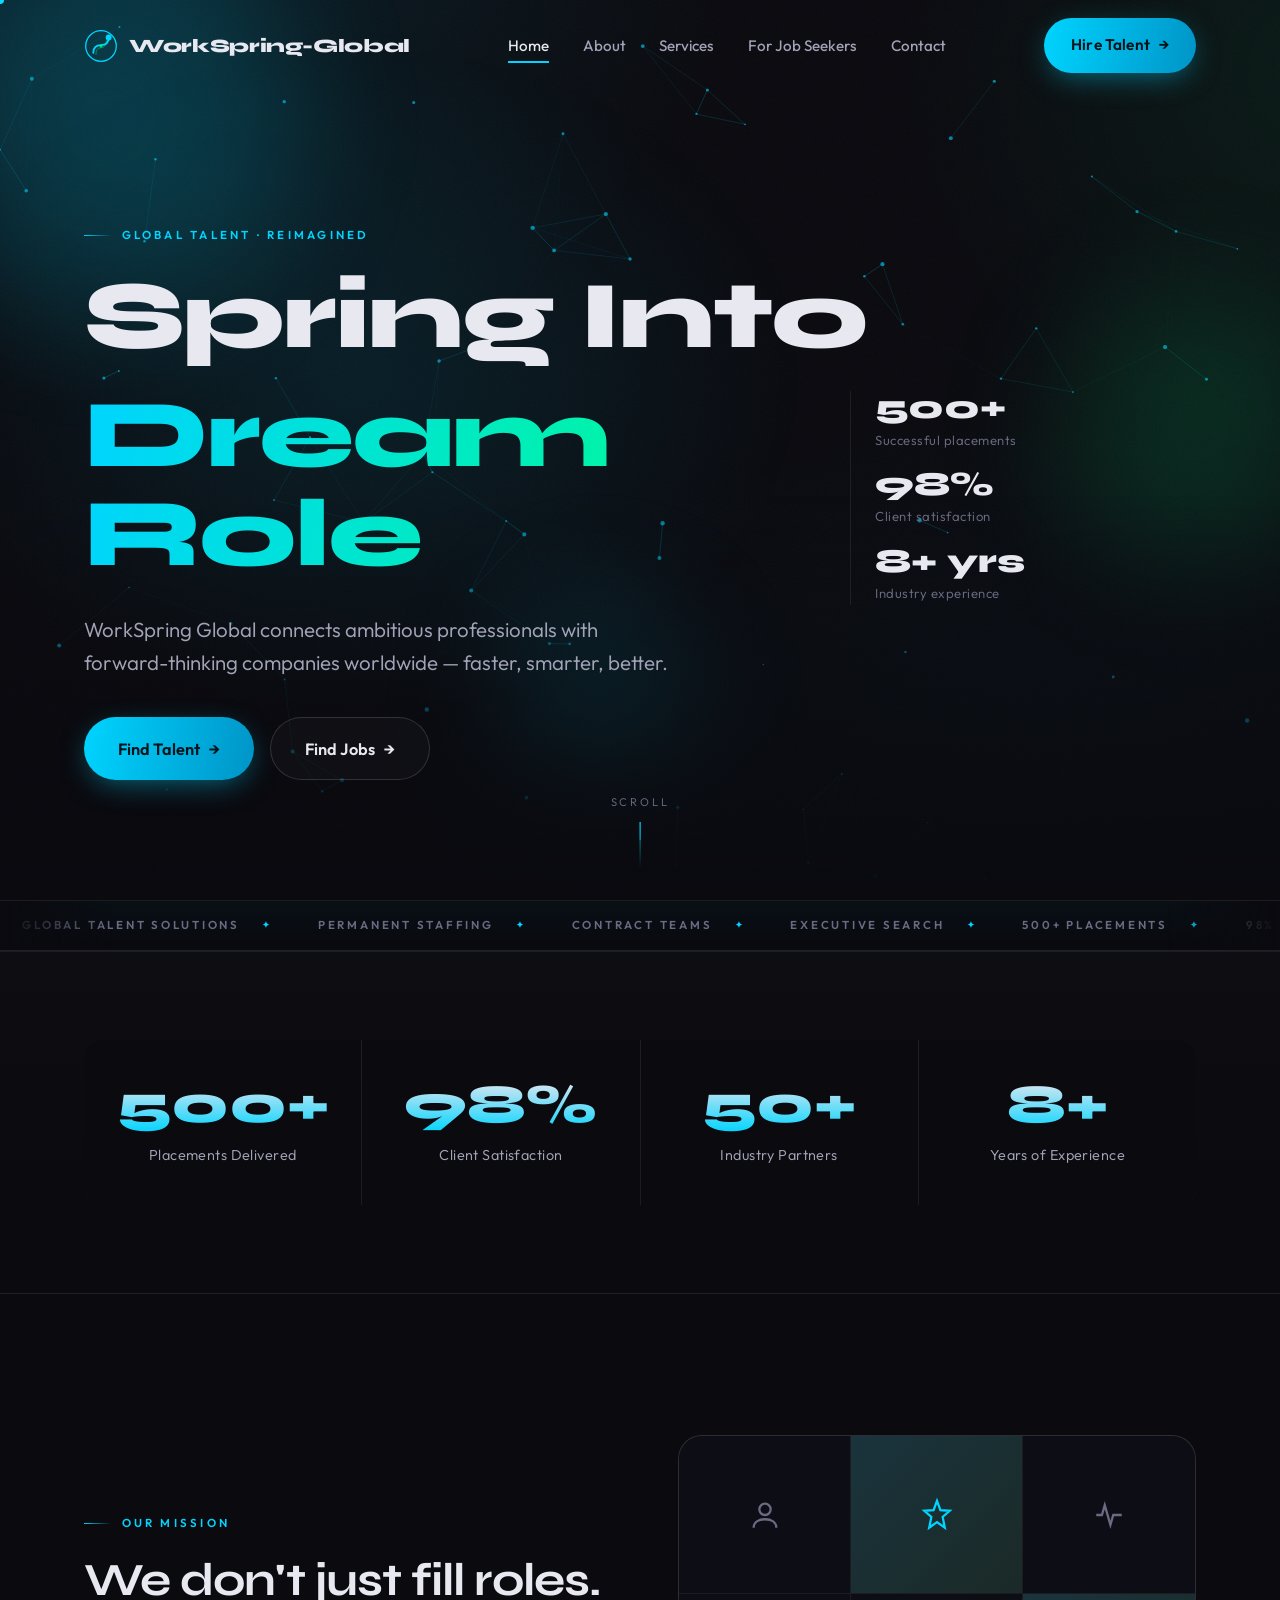
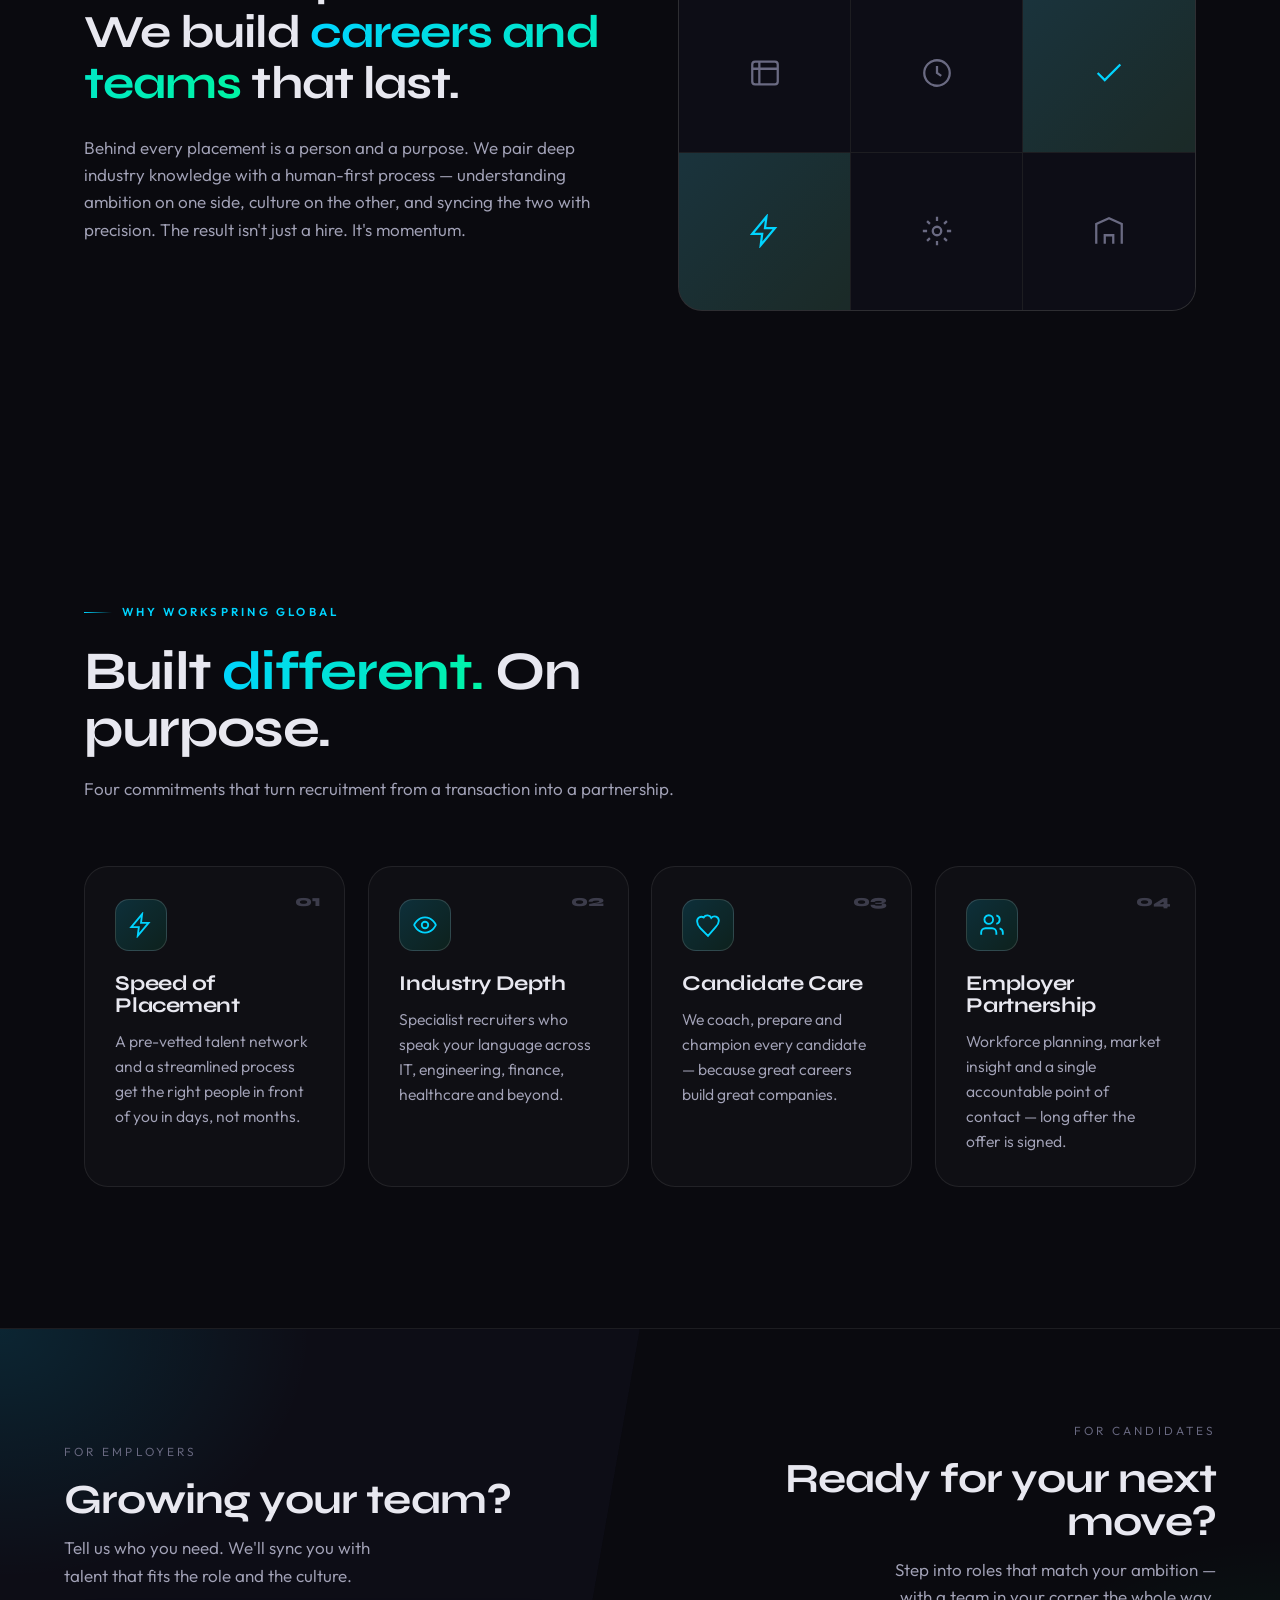
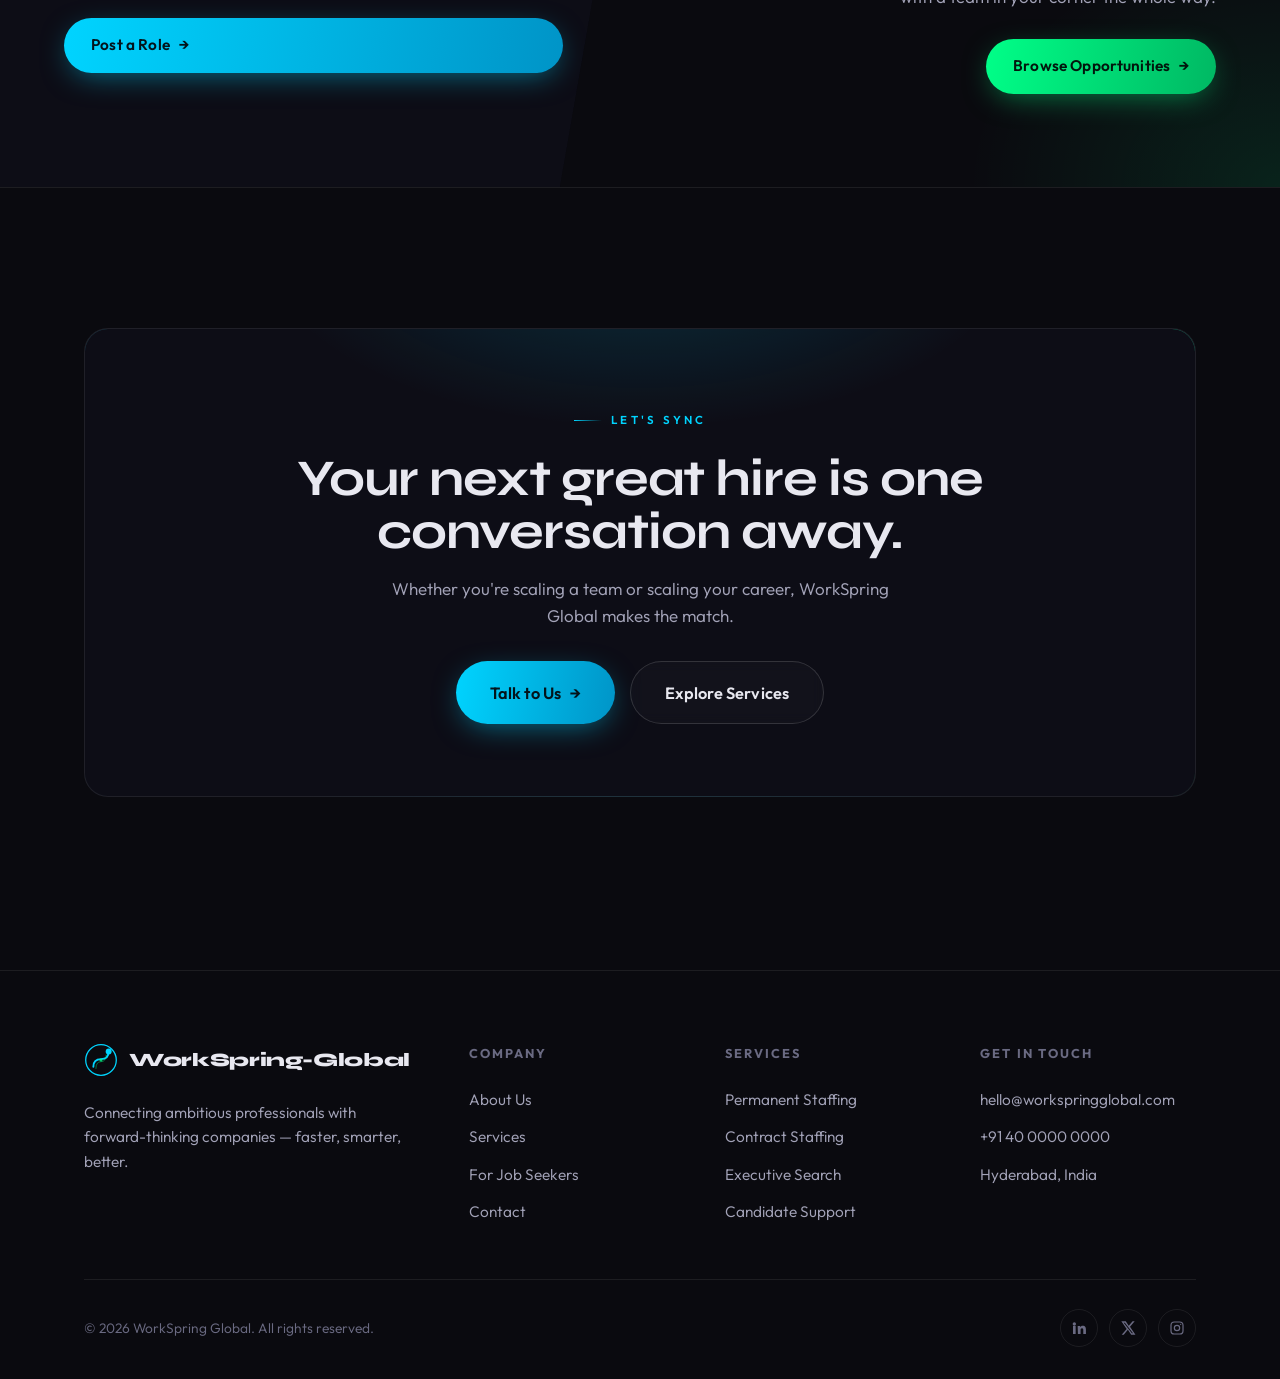
==== commit e925ed5c: "Company name change" ====
--- a/index.html
+++ b/index.html
@@ -3,14 +3,14 @@
 <head>
   <meta charset="UTF-8" />
   <meta name="viewport" content="width=device-width, initial-scale=1.0" />
-  <title>AB Talent Sync — Sync Your Next Hire</title>
-  <meta name="description" content="AB Talent Sync connects ambitious professionals with forward-thinking companies — faster, smarter, better. Permanent & contract staffing, executive search and candidate support." />
+  <title>WorkSpring Global — Spring Into Your Next Hire</title>
+  <meta name="description" content="WorkSpring Global connects ambitious professionals with forward-thinking companies worldwide — faster, smarter, better. Permanent & contract staffing, executive search and candidate support." />
 
   <link rel="preconnect" href="https://fonts.googleapis.com" />
   <link rel="preconnect" href="https://fonts.gstatic.com" crossorigin />
   <link href="https://fonts.googleapis.com/css2?family=Syne:wght@600;700;800&family=Outfit:wght@300;350;400;450;500;600&display=swap" rel="stylesheet" />
   <link rel="stylesheet" href="css/styles.css" />
-  <link rel="icon" href="data:image/svg+xml,%3Csvg xmlns='http://www.w3.org/2000/svg' viewBox='0 0 32 32'%3E%3Ccircle cx='16' cy='16' r='14' fill='none' stroke='%2300d4ff' stroke-width='2'/%3E%3Cpath d='M10 20l6-12 6 12' stroke='%2300ff88' stroke-width='2' fill='none'/%3E%3C/svg%3E" />
+  <link rel="icon" href="data:image/svg+xml,%3Csvg xmlns='http://www.w3.org/2000/svg' viewBox='0 0 32 32'%3E%3Ccircle cx='16' cy='16' r='14' fill='none' stroke='%2300d4ff' stroke-width='2'/%3E%3Cpath d='M9 24 Q9 16 16 16 Q23 16 23 8' stroke='%2300d4ff' stroke-width='2.2' fill='none' stroke-linecap='round'/%3E%3Ccircle cx='23' cy='8' r='3' fill='%2300ff88'/%3E%3C/svg%3E" />
 </head>
 <body>
   <div class="scroll-progress" aria-hidden="true"></div>
@@ -18,18 +18,18 @@
   <!-- ============ NAV ============ -->
   <header class="nav">
     <div class="wrap nav__inner">
-      <a class="brand" href="index.html" aria-label="AB Talent Sync home">
+      <a class="brand" href="index.html" aria-label="WorkSpring Global – Spring Into Your Next Hire">
         <span class="brand__mark" aria-hidden="true">
           <svg viewBox="0 0 40 40" fill="none">
             <circle cx="20" cy="20" r="18" stroke="url(#g1)" stroke-width="1.5"/>
-            <circle cx="13" cy="16" r="3" fill="#00d4ff"/>
-            <circle cx="27" cy="16" r="3" fill="#00ff88"/>
-            <circle cx="20" cy="27" r="3" fill="#e8e8f0"/>
-            <path d="M13 16L27 16M13 16L20 27M27 16L20 27" stroke="#ffffff" stroke-opacity="0.35" stroke-width="1.2"/>
+            <path d="M11 28 Q11 19 20 19 Q29 19 29 10" stroke="#00d4ff" stroke-width="2.2" fill="none" stroke-linecap="round"/>
+            <path d="M14 30 Q14 22 20 22 Q26 22 26 14" stroke="#00ff88" stroke-width="1" fill="none" stroke-linecap="round" opacity="0.5"/>
+            <circle cx="29" cy="10" r="3.5" fill="url(#g1)"/>
+            <circle cx="20" cy="20" r="1.8" fill="#00ff88" opacity="0.8"/>
             <defs><linearGradient id="g1" x1="0" y1="0" x2="40" y2="40"><stop stop-color="#00d4ff"/><stop offset="1" stop-color="#00ff88"/></linearGradient></defs>
           </svg>
         </span>
-        AB <b>Talent</b> Sync
+        <span class="brand__text">WorkSpring-Global</span>
       </a>
 
       <nav class="nav__links" aria-label="Primary">
@@ -63,22 +63,26 @@
     <section class="hero">
       <canvas id="hero-canvas" aria-hidden="true"></canvas>
       <div class="hero__veil" aria-hidden="true"></div>
+      <!-- floating orbs -->
+      <div class="orb orb--cyan"  style="width:420px;height:420px;top:-10%;left:-8%;--dur:14s;--tx:60px;--ty:50px;--ts:1.1" aria-hidden="true"></div>
+      <div class="orb orb--green" style="width:320px;height:320px;top:30%;right:-6%;--dur:11s;--tx:-40px;--ty:60px;--ts:1.12" aria-hidden="true"></div>
+      <div class="orb orb--cyan"  style="width:220px;height:220px;bottom:10%;left:38%;--dur:9s;--tx:30px;--ty:-30px;--ts:1.06" aria-hidden="true"></div>
       <div class="wrap hero__inner">
         <div class="hero__grid">
           <div>
-            <span class="eyebrow reveal">Recruitment · Reimagined</span>
+            <span class="eyebrow reveal">Global Talent · Reimagined</span>
             <h1 class="h-display reveal" data-delay="1">
-              <span class="hero__line">Sync Your</span>
-              <span class="hero__cycler" aria-label="Next Hire, Dream Role, Best Team, Future">
+              <span class="hero__line hero__line--split">Spring Into</span>
+              <span class="hero__cycler" aria-label="Next Hire, Dream Role, Best Team, Your Future">
                 <span class="word">Next Hire</span>
                 <span class="word">Dream Role</span>
                 <span class="word">Best Team</span>
-                <span class="word">Future</span>
+                <span class="word">Your Future</span>
               </span>
             </h1>
             <p class="hero__sub reveal" data-delay="2">
-              AB Talent Sync connects ambitious professionals with forward-thinking
-              companies — faster, smarter, better.
+              WorkSpring Global connects ambitious professionals with forward-thinking
+              companies worldwide — faster, smarter, better.
             </p>
             <div class="hero__cta reveal" data-delay="3">
               <a class="btn btn--primary btn--lg" href="contact.html" data-magnetic>Find Talent <span class="arrow">→</span></a>
@@ -99,6 +103,36 @@
         <span class="scroll-cue__line" aria-hidden="true"></span>
       </a>
     </section>
+
+    <!-- ============ TICKER ============ -->
+    <div class="ticker-wrap" aria-hidden="true">
+      <div class="ticker">
+        <ul class="ticker__list">
+          <li>Global Talent Solutions</li>
+          <li>Permanent Staffing</li>
+          <li>Contract Teams</li>
+          <li>Executive Search</li>
+          <li>500+ Placements</li>
+          <li>98% Satisfaction</li>
+          <li>IT &amp; Non-IT Hiring</li>
+          <li>Candidate Support</li>
+          <li>8+ Years Experience</li>
+          <li>50+ Industry Partners</li>
+        </ul>
+        <ul class="ticker__list" aria-hidden="true">
+          <li>Global Talent Solutions</li>
+          <li>Permanent Staffing</li>
+          <li>Contract Teams</li>
+          <li>Executive Search</li>
+          <li>500+ Placements</li>
+          <li>98% Satisfaction</li>
+          <li>IT &amp; Non-IT Hiring</li>
+          <li>Candidate Support</li>
+          <li>8+ Years Experience</li>
+          <li>50+ Industry Partners</li>
+        </ul>
+      </div>
+    </div>
 
     <!-- ============ STATS ============ -->
     <section class="section section--tight stats" id="stats">
@@ -159,8 +193,8 @@
     <section class="section">
       <div class="wrap">
         <div class="section-head reveal">
-          <span class="eyebrow">Why AB Talent Sync</span>
-          <h2 class="h-section">Built different. <span class="text-grad">On purpose.</span></h2>
+          <span class="eyebrow">Why WorkSpring Global</span>
+          <h2 class="h-section">Built <span class="text-grad">different.</span> On purpose.</h2>
           <p>Four commitments that turn recruitment from a transaction into a partnership.</p>
         </div>
 
@@ -215,7 +249,7 @@
         <div class="cta-banner reveal">
           <span class="eyebrow" style="justify-content:center;">Let's Sync</span>
           <h2>Your next great hire is one conversation away.</h2>
-          <p>Whether you're scaling a team or scaling your career, AB Talent Sync makes the match.</p>
+          <p>Whether you're scaling a team or scaling your career, WorkSpring Global makes the match.</p>
           <div class="group">
             <a class="btn btn--primary btn--lg" href="contact.html" data-magnetic>Talk to Us <span class="arrow">→</span></a>
             <a class="btn btn--ghost btn--lg" href="services.html">Explore Services</a>
@@ -234,12 +268,14 @@
             <span class="brand__mark" aria-hidden="true">
               <svg viewBox="0 0 40 40" fill="none">
                 <circle cx="20" cy="20" r="18" stroke="url(#g2)" stroke-width="1.5"/>
-                <circle cx="13" cy="16" r="3" fill="#00d4ff"/><circle cx="27" cy="16" r="3" fill="#00ff88"/><circle cx="20" cy="27" r="3" fill="#e8e8f0"/>
-                <path d="M13 16L27 16M13 16L20 27M27 16L20 27" stroke="#ffffff" stroke-opacity="0.35" stroke-width="1.2"/>
+                <path d="M11 28 Q11 19 20 19 Q29 19 29 10" stroke="#00d4ff" stroke-width="2.2" fill="none" stroke-linecap="round"/>
+                <path d="M14 30 Q14 22 20 22 Q26 22 26 14" stroke="#00ff88" stroke-width="1" fill="none" stroke-linecap="round" opacity="0.5"/>
+                <circle cx="29" cy="10" r="3.5" fill="url(#g2)"/>
+                <circle cx="20" cy="20" r="1.8" fill="#00ff88" opacity="0.8"/>
                 <defs><linearGradient id="g2" x1="0" y1="0" x2="40" y2="40"><stop stop-color="#00d4ff"/><stop offset="1" stop-color="#00ff88"/></linearGradient></defs>
               </svg>
             </span>
-            AB <b>Talent</b> Sync
+            <span class="brand__text">WorkSpring-Global</span>
           </a>
           <p>Connecting ambitious professionals with forward-thinking companies — faster, smarter, better.</p>
         </div>
@@ -259,13 +295,13 @@
         </div>
         <div class="footer__col">
           <h5>Get in touch</h5>
-          <a href="mailto:hello@abtalentsync.com">hello@abtalentsync.com</a>
+          <a href="mailto:hello@workspringglobal.com">hello@workspringglobal.com</a>
           <a href="tel:+914000000000">+91 40 0000 0000</a>
           <a href="contact.html">Hyderabad, India</a>
         </div>
       </div>
       <div class="footer__bottom">
-        <span>© <span id="year">2026</span> AB Talent Sync. All rights reserved.</span>
+        <span>© <span id="year">2026</span> WorkSpring Global. All rights reserved.</span>
         <div class="footer__social">
           <a href="#" aria-label="LinkedIn"><svg viewBox="0 0 24 24" fill="currentColor"><path d="M4.98 3.5A2.5 2.5 0 002.5 6a2.5 2.5 0 005 0 2.5 2.5 0 00-2.52-2.5zM3 8.98h4v12H3zM10 8.98h3.8v1.64h.05c.53-1 1.83-2.06 3.77-2.06 4.03 0 4.78 2.65 4.78 6.1v6.32h-4v-5.6c0-1.34-.02-3.06-1.87-3.06-1.87 0-2.16 1.46-2.16 2.96v5.7h-4z"/></svg></a>
           <a href="#" aria-label="Twitter"><svg viewBox="0 0 24 24" fill="currentColor"><path d="M18.9 2H22l-7 8 8.2 12h-6.4l-5-7.3L5.6 22H2.5l7.5-8.6L2 2h6.6l4.5 6.7zM17.8 20h1.7L7.3 4H5.5z"/></svg></a>
--- a/css/styles.css
+++ b/css/styles.css
@@ -978,14 +978,21 @@
   .footer__brand { grid-column: 1 / -1; }
   .stepper { grid-template-columns: repeat(2, 1fr); }
   .step__arrow { display: none; }
+  .hero__line--split { white-space: normal; }   /* allow wrap on tablets if needed */
+  .hero__line--split .word-wrap { white-space: nowrap; } /* but never break mid-word */
 }
 
 @media (max-width: 880px) {
   .nav__links, .nav__cta { display: none; }
   .nav__burger { display: flex; }
 
-  .hero__grid { grid-template-columns: 1fr; gap: 2.5rem; }
+  .hero__grid { grid-template-columns: 1fr; gap: 2rem; }
   .hero__aside { flex-direction: row; flex-wrap: wrap; gap: 2rem; padding-left: 0; border-left: none; border-top: 1px solid var(--line); padding-top: 1.5rem; }
+
+  /* hero heading: scale back so it doesn't overflow */
+  .h-display { font-size: clamp(2.2rem, 9vw, 3.8rem); }
+  .hero__line--split { white-space: normal; }
+  .hero__line--split .word-wrap { white-space: nowrap; }
 
   .split, .service-block, .contact-grid { grid-template-columns: 1fr; }
   .service-block:nth-child(even) .service-block__media { order: 0; }
@@ -997,18 +1004,418 @@
   .dual__half--employer { clip-path: polygon(0 0, 100% 0, 100% calc(100% - 50px), 0 100%); padding-bottom: 4rem; }
   .dual__half--candidate { clip-path: polygon(0 50px, 100% 0, 100% 100%, 0 100%); margin-left: 0; margin-top: -50px; text-align: left; align-items: flex-start; padding-top: 4rem; }
   .dual__half--candidate p { margin-left: 0; }
+
+  /* orbs: reduce size so they don't swamp narrow screens */
+  .orb { opacity: 0.7; }
+
+  /* ticker: ensure it stays in bounds */
+  .ticker-wrap { overflow: hidden; }
+
+  /* service subservices */
+  .subservices { grid-template-columns: 1fr; }
 }
 
 @media (max-width: 560px) {
-  .stats__grid { grid-template-columns: 1fr; }
+  .stats__grid { grid-template-columns: 1fr 1fr; }
   .stepper { grid-template-columns: 1fr; }
   .field--row { grid-template-columns: 1fr; }
   .footer__grid { grid-template-columns: 1fr 1fr; }
   .btn { width: 100%; justify-content: center; }
   .hero__cta { flex-direction: column; }
+
+  /* hero: tighter on phones */
+  .h-display { font-size: clamp(2rem, 11vw, 3rem); }
+  .hero__sub { font-size: 1rem; }
+  .hero { padding-top: 5rem; }
+
+  /* brand: never let it overflow nav */
+  .brand { font-size: 1rem; }
+  .brand__mark { width: 28px; height: 28px; }
+
+  /* cards: single column on phones */
+  .cards { grid-template-columns: 1fr; }
+  .quotes { grid-template-columns: 1fr; }
+  .expertise { grid-template-columns: 1fr; }
+
+  /* dual CTA */
+  .dual { min-height: auto; }
+  .dual__half--employer { clip-path: none; padding-bottom: 3rem; }
+  .dual__half--candidate { clip-path: none; margin-top: 0; }
+
+  /* page hero heading */
+  .page-hero h1 { font-size: clamp(2rem, 10vw, 3rem); }
+
+  /* CTA banner */
+  .cta-banner { padding: 2rem 1.4rem; }
+  .cta-banner h2 { font-size: clamp(1.6rem, 6vw, 2.4rem); }
+
+  /* footer */
+  .footer__grid { grid-template-columns: 1fr; }
+  .footer__bottom { flex-direction: column; text-align: center; }
+
+  /* orbs: hide on very small screens to keep it clean */
+  .orb { display: none; }
+}
+
+@media (max-width: 400px) {
+  .h-display { font-size: 1.9rem; }
+  .hero__line--split { white-space: normal; }
+  .brand__text { font-size: 0.95rem; }
 }
 
 @media (prefers-reduced-motion: reduce) {
   *, *::before, *::after { animation-duration: 0.01ms !important; animation-iteration-count: 1 !important; transition-duration: 0.01ms !important; scroll-behavior: auto !important; }
   .reveal { opacity: 1; transform: none; }
 }
+
+/* ============================================================
+   WORKSPRING GLOBAL — Animation Upgrades
+   ============================================================ */
+
+/* ---------- Brand text: prevent flex-gap splitting ---------- */
+.brand__text {
+  white-space: nowrap;
+  font-weight: 800;
+  letter-spacing: -0.02em;
+}
+
+/* ---------- Custom cursor ---------- */
+@media (pointer: fine) {
+  body { cursor: none; }
+  a, button, [data-magnetic], input, textarea, select { cursor: none; }
+}
+.cursor-dot {
+  position: fixed;
+  width: 8px; height: 8px;
+  border-radius: 50%;
+  background: var(--cyan);
+  pointer-events: none;
+  z-index: 9999;
+  top: 0; left: 0;
+  transform: translate(-50%, -50%);
+  transition: width 0.18s, height 0.18s, background 0.18s, opacity 0.18s;
+  mix-blend-mode: screen;
+  will-change: left, top;
+}
+.cursor-ring {
+  position: fixed;
+  width: 40px; height: 40px;
+  border-radius: 50%;
+  border: 1.5px solid rgba(0, 212, 255, 0.45);
+  pointer-events: none;
+  z-index: 9998;
+  top: 0; left: 0;
+  transform: translate(-50%, -50%);
+  transition: width 0.32s var(--ease-out), height 0.32s var(--ease-out), border-color 0.3s, opacity 0.3s;
+  will-change: left, top;
+}
+.cursor-dot.hovered  { width: 14px; height: 14px; background: var(--green); }
+.cursor-ring.hovered { width: 58px; height: 58px; border-color: rgba(0, 255, 136, 0.4); }
+
+/* ---------- Marquee ticker ---------- */
+.ticker-wrap {
+  overflow: hidden;
+  border-block: 1px solid var(--line);
+  background: linear-gradient(180deg, rgba(0,212,255,0.03), transparent);
+  padding-block: 0.95rem;
+  position: relative;
+}
+.ticker-wrap::before,
+.ticker-wrap::after {
+  content: "";
+  position: absolute;
+  top: 0; bottom: 0; width: 7rem;
+  z-index: 2;
+  pointer-events: none;
+}
+.ticker-wrap::before { left:  0; background: linear-gradient(90deg,  var(--bg), transparent); }
+.ticker-wrap::after  { right: 0; background: linear-gradient(-90deg, var(--bg), transparent); }
+.ticker {
+  display: flex;
+  white-space: nowrap;
+  animation: marquee 30s linear infinite;
+  will-change: transform;
+}
+.ticker__list {
+  display: inline-flex;
+  align-items: center;
+  gap: 0;
+  padding: 0;
+  flex-shrink: 0;
+}
+.ticker__list li {
+  display: inline-flex;
+  align-items: center;
+  gap: 1.4rem;
+  padding: 0 1.4rem;
+  font-size: 0.72rem;
+  font-weight: 600;
+  letter-spacing: 0.24em;
+  text-transform: uppercase;
+  color: var(--text-faint);
+  transition: color 0.3s;
+}
+.ticker__list li::after {
+  content: "✦";
+  color: var(--cyan);
+  font-size: 0.55rem;
+  flex-shrink: 0;
+}
+.ticker-wrap:hover .ticker { animation-play-state: paused; }
+.ticker-wrap:hover .ticker__list li { color: var(--text-dim); }
+@keyframes marquee {
+  from { transform: translateX(0); }
+  to   { transform: translateX(-50%); }
+}
+
+/* ---------- Floating orbs ---------- */
+.orb {
+  position: absolute;
+  border-radius: 50%;
+  pointer-events: none;
+  filter: blur(55px);
+  animation: floatOrb var(--dur, 12s) ease-in-out infinite alternate;
+  will-change: transform;
+  z-index: 0;
+}
+.orb--cyan  { background: radial-gradient(circle, rgba(0,212,255,0.22), rgba(0,212,255,0.04)); }
+.orb--green { background: radial-gradient(circle, rgba(0,255,136,0.16), rgba(0,255,136,0.02)); }
+@keyframes floatOrb {
+  0%   { transform: translate(0, 0) scale(1); }
+  100% { transform: translate(var(--tx, 40px), var(--ty, 30px)) scale(var(--ts, 1.08)); }
+}
+
+/* ---------- Hero: animated bottom border ---------- */
+.hero::after {
+  content: "";
+  position: absolute;
+  inset: auto 0 0 0;
+  height: 1px;
+  background: linear-gradient(90deg, transparent 0%, var(--cyan) 30%, var(--green) 70%, transparent 100%);
+  background-size: 200% 100%;
+  animation: heroBorderShimmer 4s linear infinite;
+}
+@keyframes heroBorderShimmer {
+  0%   { background-position: 100% 50%; }
+  100% { background-position: -100% 50%; }
+}
+
+/* ---------- Hero: letter-stagger ---------- */
+.hero__line--split {
+  display: block;
+  white-space: nowrap;   /* prevents char-by-char word-break */
+}
+.hero__line--split .word-wrap {
+  display: inline-block;
+  white-space: nowrap;
+  overflow: hidden;
+}
+.hero__line--split .ch {
+  display: inline-block;
+  opacity: 0;
+  transform: translateY(0.75em) rotate(6deg);
+  transition: opacity 0.45s var(--ease-out), transform 0.45s var(--ease-out);
+  will-change: opacity, transform;
+}
+.hero__line--split.letters-in .ch {
+  opacity: 1;
+  transform: none;
+}
+
+/* ---------- 3D card tilt ---------- */
+.card {
+  transform-style: preserve-3d;
+  transition: transform 0.25s var(--ease), border-color 0.5s var(--ease), background 0.5s var(--ease);
+}
+.card.tilting { border-color: var(--line-strong); background: var(--surface-2); }
+.card.tilting::before { opacity: 1; }
+
+/* ---------- CTA button pulse glow ---------- */
+.btn--primary {
+  animation: btnGlowCyan 3.2s ease-in-out infinite;
+}
+@keyframes btnGlowCyan {
+  0%, 100% { box-shadow: 0 8px 30px -8px rgba(0, 212, 255, 0.55); }
+  50%       { box-shadow: 0 8px 44px -4px rgba(0, 212, 255, 0.90), 0 0 60px -10px rgba(0, 212, 255, 0.35); }
+}
+.btn--green {
+  animation: btnGlowGreen 3.2s ease-in-out infinite;
+}
+@keyframes btnGlowGreen {
+  0%, 100% { box-shadow: 0 8px 30px -8px rgba(0, 255, 136, 0.50); }
+  50%       { box-shadow: 0 8px 44px -4px rgba(0, 255, 136, 0.85), 0 0 60px -10px rgba(0, 255, 136, 0.30); }
+}
+
+/* ---------- Brand: glitch on hover ---------- */
+.brand:hover {
+  animation: brandGlitch 0.5s steps(3) 1;
+}
+@keyframes brandGlitch {
+  0%   { transform: translate(0); }
+  20%  { transform: translate(-2px, 1px); filter: hue-rotate(20deg); }
+  40%  { transform: translate(2px, -1px); filter: hue-rotate(-20deg); }
+  60%  { transform: translate(-1px, 2px); filter: hue-rotate(10deg); }
+  80%  { transform: translate(1px, -1px); filter: hue-rotate(-10deg); }
+  100% { transform: translate(0); filter: none; }
+}
+
+/* ---------- Stat: pulse ring after count ---------- */
+.stat { position: relative; overflow: visible; }
+.stat__num.counted::after {
+  content: "";
+  position: absolute;
+  inset: -16px;
+  border-radius: 50%;
+  border: 1.5px solid rgba(0, 212, 255, 0.5);
+  animation: statRing 0.8s var(--ease-out) forwards;
+}
+@keyframes statRing {
+  from { transform: scale(0.6); opacity: 0.8; }
+  to   { transform: scale(2.2); opacity: 0; }
+}
+
+/* ---------- Scroll progress: shimmer gradient ---------- */
+.scroll-progress {
+  background: linear-gradient(90deg, var(--cyan), var(--green), var(--cyan));
+  background-size: 200% 100%;
+  animation: progressShimmer 2.4s linear infinite;
+}
+@keyframes progressShimmer {
+  0%   { background-position: 0 50%; }
+  100% { background-position: 200% 50%; }
+}
+
+/* ---------- CTA banner: aurora spin ---------- */
+.cta-banner {
+  isolation: isolate;
+}
+.cta-banner::after {
+  content: "";
+  position: absolute;
+  inset: -1px;
+  z-index: -1;
+  border-radius: var(--r-lg);
+  padding: 1px;
+  background: conic-gradient(
+    from var(--angle, 0deg),
+    var(--cyan) 0deg,
+    var(--green) 90deg,
+    transparent 120deg,
+    transparent 240deg,
+    var(--cyan) 360deg
+  );
+  -webkit-mask: linear-gradient(#fff 0 0) content-box, linear-gradient(#fff 0 0);
+  -webkit-mask-composite: xor;
+  mask-composite: exclude;
+  animation: ctaBorderSpin 5s linear infinite;
+  opacity: 0.6;
+}
+@property --angle {
+  syntax: '<angle>';
+  initial-value: 0deg;
+  inherits: false;
+}
+@keyframes ctaBorderSpin {
+  to { --angle: 360deg; }
+}
+
+/* ---------- Section eyebrow: line draw ---------- */
+.eyebrow::before {
+  animation: eyebrowGrow 1.2s var(--ease-out) both;
+}
+@keyframes eyebrowGrow {
+  from { width: 0; opacity: 0; }
+  to   { width: 28px; opacity: 1; }
+}
+
+/* ---------- Page transition flash ---------- */
+.page-flash {
+  position: fixed;
+  inset: 0;
+  z-index: 9990;
+  background: linear-gradient(135deg, rgba(0,212,255,0.08), rgba(0,255,136,0.06));
+  opacity: 0;
+  pointer-events: none;
+  animation: pageFlash 0.5s var(--ease-out) forwards;
+}
+@keyframes pageFlash {
+  0%   { opacity: 1; }
+  100% { opacity: 0; }
+}
+
+/* ---------- Expertise item: hover glow bar ---------- */
+.expertise__item {
+  overflow: hidden;
+}
+.expertise__item::before {
+  content: "";
+  position: absolute;
+  inset: 0;
+  background: linear-gradient(135deg, rgba(0,212,255,0.1), rgba(0,255,136,0.05));
+  opacity: 0;
+  transition: opacity 0.4s var(--ease);
+}
+.expertise__item { position: relative; }
+.expertise__item:hover::before { opacity: 1; }
+.expertise__item .k {
+  display: inline-block;
+  position: relative;
+}
+.expertise__item .k::after {
+  content: "";
+  position: absolute;
+  left: 0; bottom: -2px;
+  width: 0; height: 1.5px;
+  background: linear-gradient(90deg, var(--cyan), var(--green));
+  transition: width 0.4s var(--ease-out);
+}
+.expertise__item:hover .k::after { width: 100%; }
+
+/* ---------- Quote card hover tilt ---------- */
+.quote {
+  transform-style: preserve-3d;
+  transition: transform 0.3s var(--ease), border-color 0.45s var(--ease);
+}
+
+/* ---------- Timeline: glowing dot pulse ---------- */
+.tl-item::before {
+  animation: tlDotPulse 2.5s ease-in-out infinite;
+}
+@keyframes tlDotPulse {
+  0%, 100% { box-shadow: 0 0 0 0 rgba(0,212,255,0.5); }
+  50%       { box-shadow: 0 0 0 6px rgba(0,212,255,0); }
+}
+
+/* ---------- Service block media: grid shimmer ---------- */
+.service-block__media::after {
+  content: "";
+  position: absolute;
+  inset: 0;
+  background: linear-gradient(135deg, transparent 40%, rgba(0,212,255,0.06) 50%, transparent 60%);
+  background-size: 200% 200%;
+  animation: mediaShimmer 3.5s ease-in-out infinite;
+}
+@keyframes mediaShimmer {
+  0%   { background-position: 100% 100%; }
+  100% { background-position: -100% -100%; }
+}
+
+/* ---------- Nav brand mark: spin on load ---------- */
+.brand__mark svg {
+  animation: brandSpin 1.2s var(--ease-out) both;
+  animation-delay: 0.3s;
+  transform-origin: center;
+}
+@keyframes brandSpin {
+  from { transform: rotate(-180deg) scale(0); opacity: 0; }
+  to   { transform: rotate(0deg) scale(1); opacity: 1; }
+}
+
+/* ---------- Scroll cue: enhanced ---------- */
+.scroll-cue {
+  animation: scrollCueFloat 3s ease-in-out infinite;
+}
+@keyframes scrollCueFloat {
+  0%, 100% { transform: translateX(-50%) translateY(0); opacity: 0.6; }
+  50%       { transform: translateX(-50%) translateY(6px); opacity: 1; }
+}
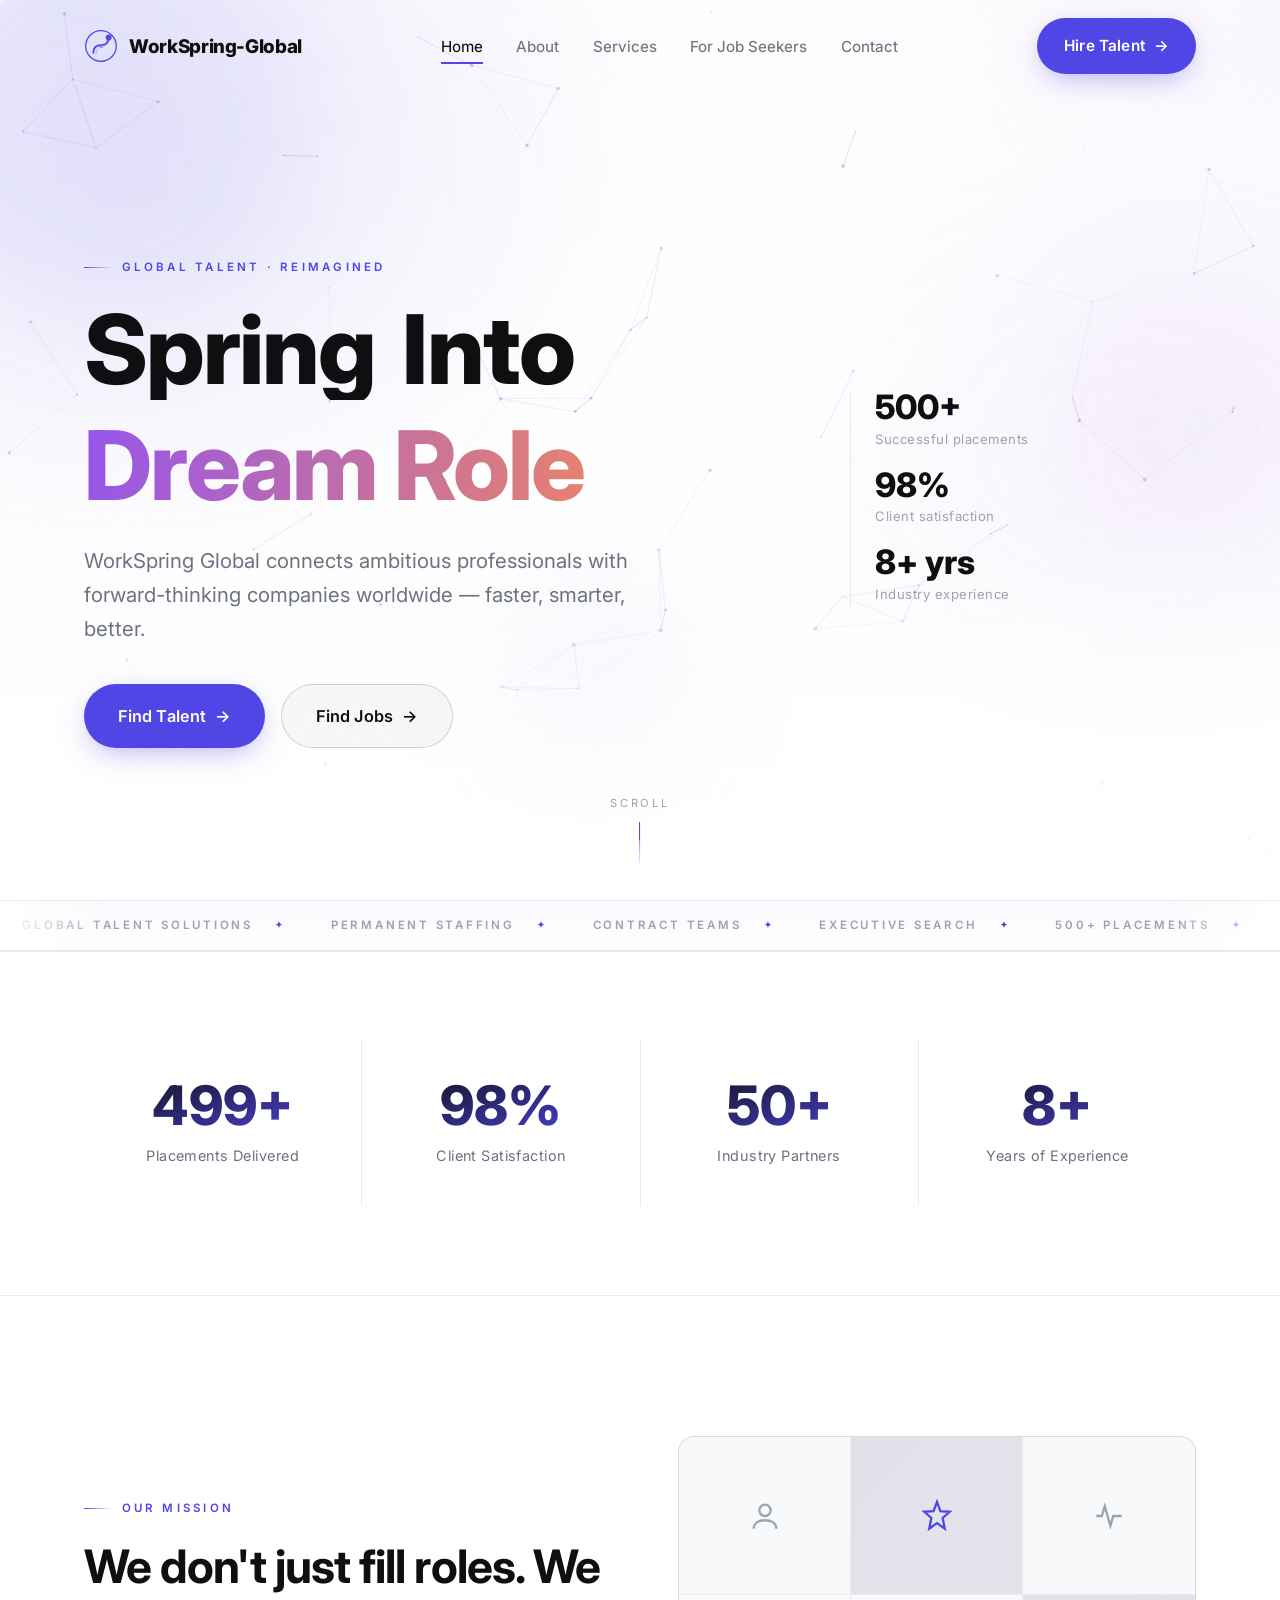
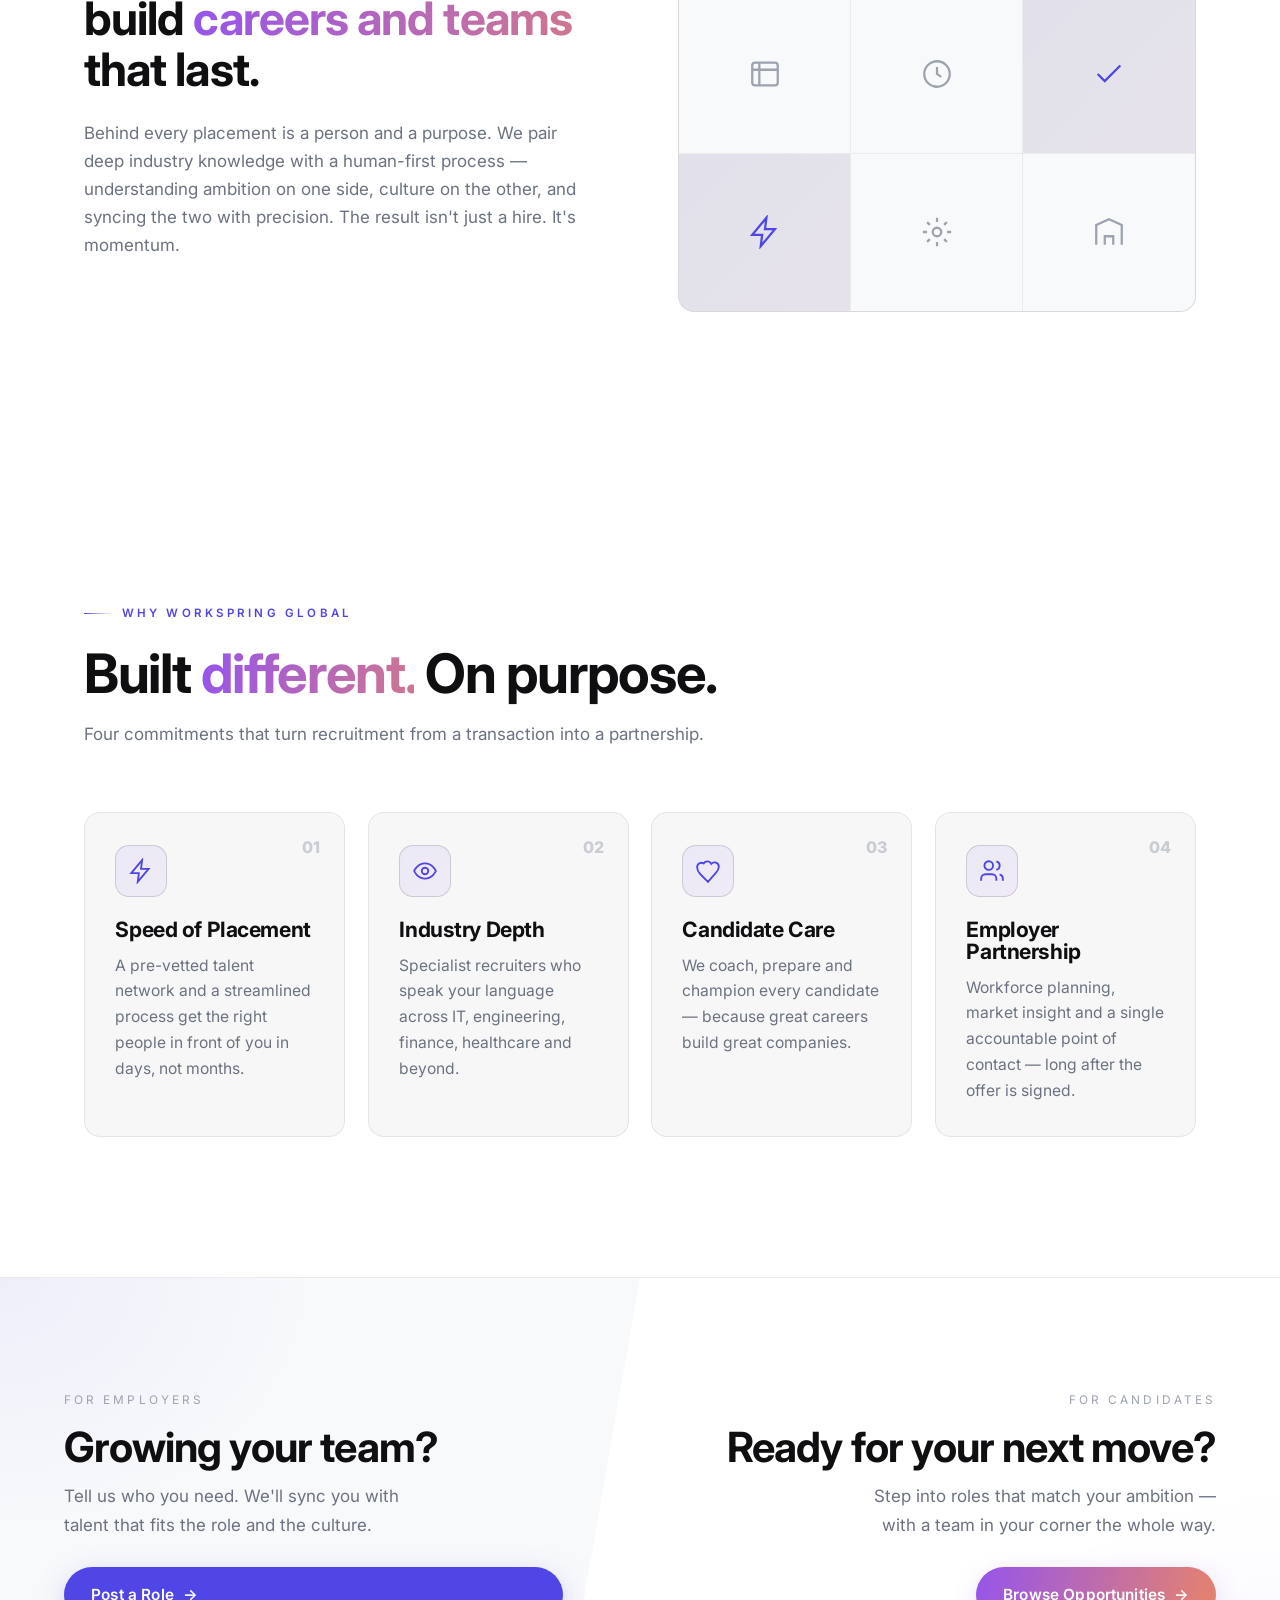
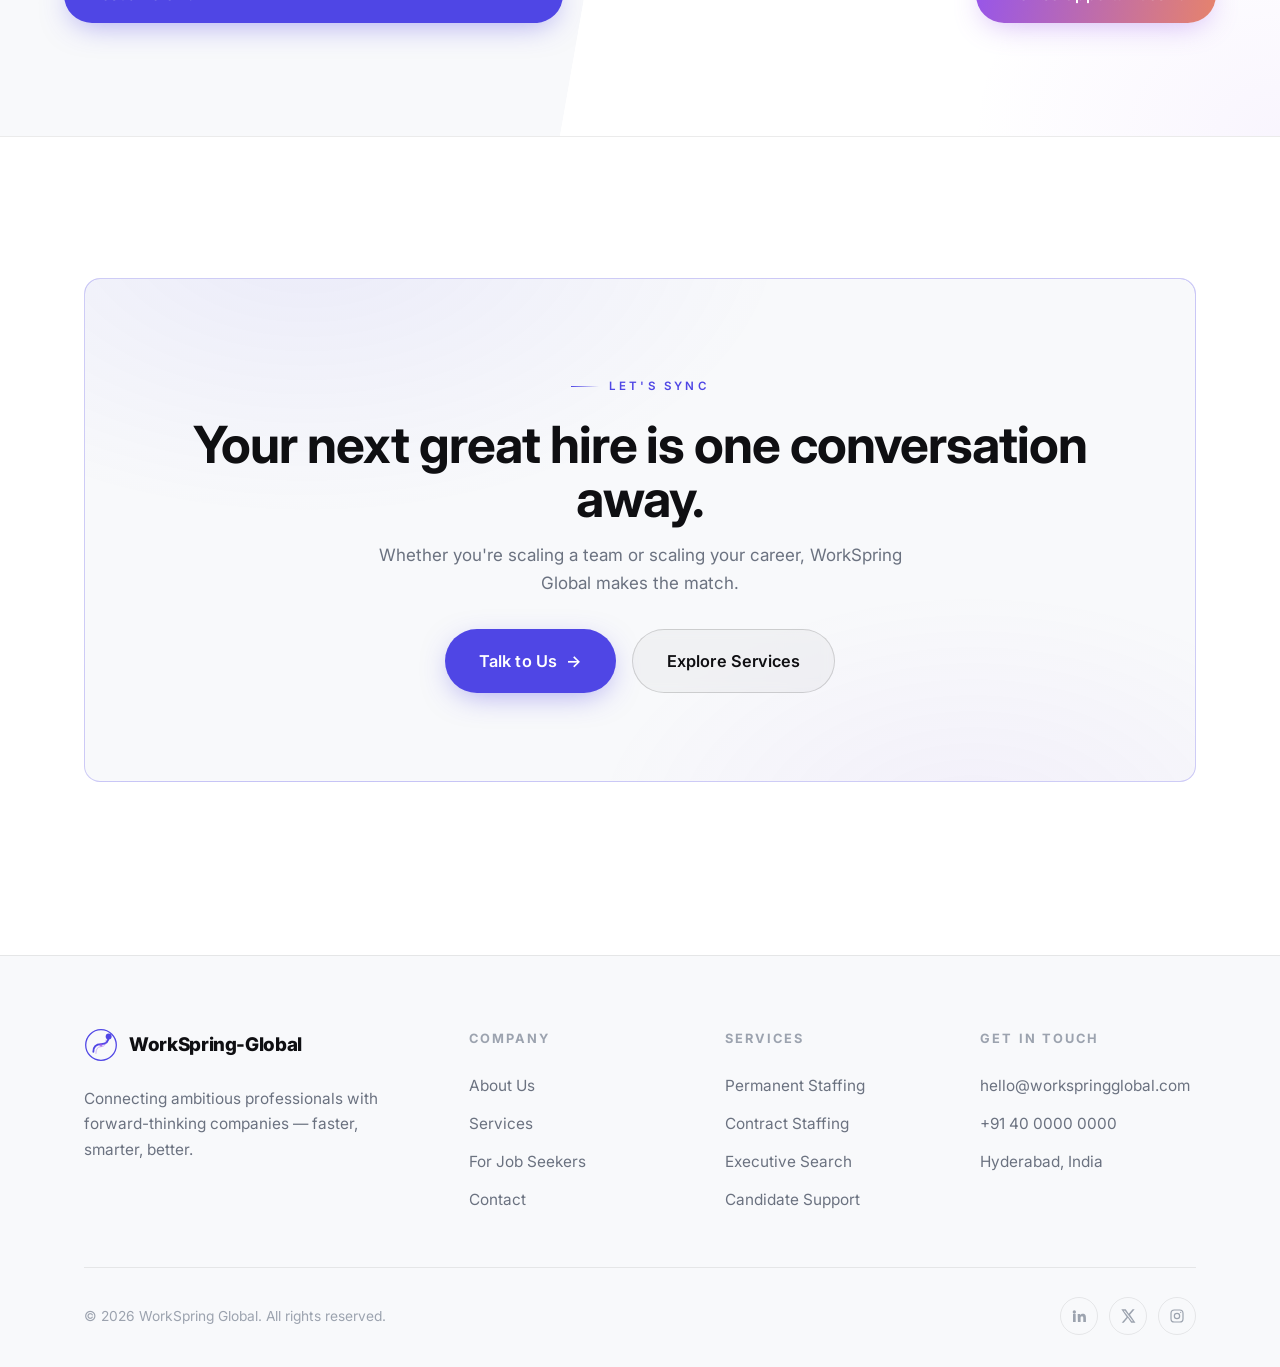
==== commit 73297bd3: "Change in the color pallet of FE" ====
--- a/index.html
+++ b/index.html
@@ -8,9 +8,9 @@
 
   <link rel="preconnect" href="https://fonts.googleapis.com" />
   <link rel="preconnect" href="https://fonts.gstatic.com" crossorigin />
-  <link href="https://fonts.googleapis.com/css2?family=Syne:wght@600;700;800&family=Outfit:wght@300;350;400;450;500;600&display=swap" rel="stylesheet" />
-  <link rel="stylesheet" href="css/styles.css" />
-  <link rel="icon" href="data:image/svg+xml,%3Csvg xmlns='http://www.w3.org/2000/svg' viewBox='0 0 32 32'%3E%3Ccircle cx='16' cy='16' r='14' fill='none' stroke='%2300d4ff' stroke-width='2'/%3E%3Cpath d='M9 24 Q9 16 16 16 Q23 16 23 8' stroke='%2300d4ff' stroke-width='2.2' fill='none' stroke-linecap='round'/%3E%3Ccircle cx='23' cy='8' r='3' fill='%2300ff88'/%3E%3C/svg%3E" />
+  <link href="https://fonts.googleapis.com/css2?family=Inter:wght@300;400;500;600;700;800&display=swap" rel="stylesheet" />
+  <link rel="stylesheet" href="css/styles.css?v=3" />
+  <link rel="icon" href="data:image/svg+xml,%3Csvg xmlns='http://www.w3.org/2000/svg' viewBox='0 0 32 32'%3E%3Ccircle cx='16' cy='16' r='14' fill='none' stroke='%234F46E5' stroke-width='2'/%3E%3Cpath d='M9 24 Q9 16 16 16 Q23 16 23 8' stroke='%234F46E5' stroke-width='2.2' fill='none' stroke-linecap='round'/%3E%3Ccircle cx='23' cy='8' r='3' fill='%239655EB'/%3E%3C/svg%3E" />
 </head>
 <body>
   <div class="scroll-progress" aria-hidden="true"></div>
@@ -22,11 +22,11 @@
         <span class="brand__mark" aria-hidden="true">
           <svg viewBox="0 0 40 40" fill="none">
             <circle cx="20" cy="20" r="18" stroke="url(#g1)" stroke-width="1.5"/>
-            <path d="M11 28 Q11 19 20 19 Q29 19 29 10" stroke="#00d4ff" stroke-width="2.2" fill="none" stroke-linecap="round"/>
-            <path d="M14 30 Q14 22 20 22 Q26 22 26 14" stroke="#00ff88" stroke-width="1" fill="none" stroke-linecap="round" opacity="0.5"/>
+            <path d="M11 28 Q11 19 20 19 Q29 19 29 10" stroke="#4F46E5" stroke-width="2.2" fill="none" stroke-linecap="round"/>
+            <path d="M14 30 Q14 22 20 22 Q26 22 26 14" stroke="#9655EB" stroke-width="1" fill="none" stroke-linecap="round" opacity="0.5"/>
             <circle cx="29" cy="10" r="3.5" fill="url(#g1)"/>
-            <circle cx="20" cy="20" r="1.8" fill="#00ff88" opacity="0.8"/>
-            <defs><linearGradient id="g1" x1="0" y1="0" x2="40" y2="40"><stop stop-color="#00d4ff"/><stop offset="1" stop-color="#00ff88"/></linearGradient></defs>
+            <circle cx="20" cy="20" r="1.8" fill="#9655EB" opacity="0.8"/>
+            <defs><linearGradient id="g1" x1="0" y1="0" x2="40" y2="40"><stop stop-color="#4F46E5"/><stop offset="1" stop-color="#9655EB"/></linearGradient></defs>
           </svg>
         </span>
         <span class="brand__text">WorkSpring-Global</span>
@@ -268,11 +268,11 @@
             <span class="brand__mark" aria-hidden="true">
               <svg viewBox="0 0 40 40" fill="none">
                 <circle cx="20" cy="20" r="18" stroke="url(#g2)" stroke-width="1.5"/>
-                <path d="M11 28 Q11 19 20 19 Q29 19 29 10" stroke="#00d4ff" stroke-width="2.2" fill="none" stroke-linecap="round"/>
-                <path d="M14 30 Q14 22 20 22 Q26 22 26 14" stroke="#00ff88" stroke-width="1" fill="none" stroke-linecap="round" opacity="0.5"/>
+                <path d="M11 28 Q11 19 20 19 Q29 19 29 10" stroke="#4F46E5" stroke-width="2.2" fill="none" stroke-linecap="round"/>
+                <path d="M14 30 Q14 22 20 22 Q26 22 26 14" stroke="#9655EB" stroke-width="1" fill="none" stroke-linecap="round" opacity="0.5"/>
                 <circle cx="29" cy="10" r="3.5" fill="url(#g2)"/>
-                <circle cx="20" cy="20" r="1.8" fill="#00ff88" opacity="0.8"/>
-                <defs><linearGradient id="g2" x1="0" y1="0" x2="40" y2="40"><stop stop-color="#00d4ff"/><stop offset="1" stop-color="#00ff88"/></linearGradient></defs>
+                <circle cx="20" cy="20" r="1.8" fill="#9655EB" opacity="0.8"/>
+                <defs><linearGradient id="g2" x1="0" y1="0" x2="40" y2="40"><stop stop-color="#4F46E5"/><stop offset="1" stop-color="#9655EB"/></linearGradient></defs>
               </svg>
             </span>
             <span class="brand__text">WorkSpring-Global</span>
--- a/css/styles.css
+++ b/css/styles.css
@@ -1,29 +1,41 @@
 /* ============================================================
-   AB TALENT SYNC — Global Stylesheet
-   Dark, premium recruiting aesthetic
-   Display: Syne · Body: Outfit
+   WORKSPRING-GLOBAL — Global Stylesheet
+   Mercor-inspired: deep navy · indigo · purple · orange
+   Font: Inter (all weights)
    ============================================================ */
 
 /* ---------- Tokens ---------- */
 :root {
-  --bg:            #0a0a0f;
-  --bg-2:          #0d0d16;
-  --surface:       rgba(255, 255, 255, 0.024);
-  --surface-2:     rgba(255, 255, 255, 0.045);
-  --line:          rgba(255, 255, 255, 0.08);
-  --line-strong:   rgba(255, 255, 255, 0.14);
-
-  --text:          #e8e8f0;
-  --text-dim:      #a3a3b8;
-  --text-faint:    #6a6a82;
-
-  --cyan:          #00d4ff;
-  --cyan-deep:     #0094c7;
-  --green:         #00ff88;
-  --green-deep:    #00b863;
-
-  --glow-cyan:     0 0 40px rgba(0, 212, 255, 0.28);
-  --glow-green:    0 0 40px rgba(0, 255, 136, 0.22);
+  /* Backgrounds — Mercor light theme */
+  --bg:            #ffffff;
+  --bg-2:          #f8f9fb;
+  --surface:       rgba(0, 0, 0, 0.03);
+  --surface-2:     rgba(0, 0, 0, 0.055);
+  --line:          rgba(0, 0, 0, 0.08);
+  --line-strong:   rgba(0, 0, 0, 0.14);
+
+  /* Text */
+  --text:          #0f0f12;
+  --text-dim:      #6b7280;
+  --text-faint:    #9ca3af;
+
+  /* Brand palette — Mercor-inspired */
+  --indigo:        #4F46E5;
+  --indigo-deep:   #3730A3;
+  --blue-violet:   #8274FF;
+  --purple:        #9655EB;
+  --orange:        #E6836C;
+  --peach:         #FBC682;
+
+  /* Aliases for backward-compat (used throughout stylesheet) */
+  --cyan:          #4F46E5;
+  --cyan-deep:     #3730A3;
+  --green:         #8274FF;
+  --green-deep:    #6D5FD5;
+
+  /* Glows */
+  --glow-cyan:     0 0 40px rgba(79, 70, 229, 0.32);
+  --glow-green:    0 0 40px rgba(130, 116, 255, 0.26);
 
   --ease:          cubic-bezier(0.25, 0.46, 0.45, 0.94);
   --ease-out:      cubic-bezier(0.16, 1, 0.3, 1);
@@ -31,12 +43,14 @@
   --maxw:          1240px;
   --pad:           clamp(1.25rem, 5vw, 4rem);
 
-  --font-display:  'Syne', sans-serif;
-  --font-body:     'Outfit', sans-serif;
-
-  --r-sm: 10px;
-  --r-md: 16px;
-  --r-lg: 24px;
+  /* Inter everywhere — clean, modern, Mercor-like */
+  --font-display:  'Inter', -apple-system, BlinkMacSystemFont, 'Segoe UI', sans-serif;
+  --font-body:     'Inter', -apple-system, BlinkMacSystemFont, 'Segoe UI', sans-serif;
+
+  /* Tighter, premium radii */
+  --r-sm: 8px;
+  --r-md: 12px;
+  --r-lg: 16px;
 }
 
 /* ---------- Reset ---------- */
@@ -48,9 +62,9 @@
   font-family: var(--font-body);
   background: var(--bg);
   color: var(--text);
-  line-height: 1.6;
+  line-height: 1.65;
   font-size: 1.0625rem;
-  font-weight: 350;
+  font-weight: 400;
   overflow-x: hidden;
   -webkit-font-smoothing: antialiased;
   text-rendering: optimizeLegibility;
@@ -63,9 +77,8 @@
   inset: 0;
   z-index: -2;
   background:
-    radial-gradient(60rem 50rem at 12% -8%, rgba(0, 212, 255, 0.10), transparent 60%),
-    radial-gradient(50rem 45rem at 105% 8%, rgba(0, 255, 136, 0.07), transparent 55%),
-    radial-gradient(70rem 60rem at 80% 110%, rgba(0, 148, 199, 0.08), transparent 60%),
+    radial-gradient(70rem 55rem at 5% 0%, rgba(79, 70, 229, 0.05), transparent 60%),
+    radial-gradient(60rem 50rem at 100% 5%, rgba(150, 85, 235, 0.04), transparent 55%),
     var(--bg);
 }
 body::after {
@@ -82,7 +95,7 @@
 a { color: inherit; text-decoration: none; }
 button { font-family: inherit; cursor: pointer; border: none; background: none; color: inherit; }
 ul { list-style: none; }
-::selection { background: var(--cyan); color: #04141a; }
+::selection { background: var(--indigo); color: #ffffff; }
 
 /* ---------- Layout helpers ---------- */
 .wrap { width: 100%; max-width: var(--maxw); margin-inline: auto; padding-inline: var(--pad); }
@@ -124,7 +137,7 @@
 .accent { color: var(--cyan); }
 .accent-green { color: var(--green); }
 .text-grad {
-  background: linear-gradient(100deg, var(--cyan), var(--green) 130%);
+  background: linear-gradient(100deg, var(--purple), var(--orange) 140%);
   -webkit-background-clip: text;
   background-clip: text;
   color: transparent;
@@ -150,26 +163,29 @@
 .btn:hover .arrow { transform: translateX(4px); }
 
 .btn--primary {
-  background: linear-gradient(100deg, var(--cyan), var(--cyan-deep));
-  color: #03141b;
-  box-shadow: 0 8px 30px -8px rgba(0, 212, 255, 0.55);
-}
-.btn--primary:hover { box-shadow: 0 12px 44px -8px rgba(0, 212, 255, 0.75), var(--glow-cyan); }
+  background: var(--indigo);
+  color: #ffffff;
+  box-shadow: 0 8px 30px -8px rgba(79, 70, 229, 0.50);
+}
+.btn--primary:hover {
+  background: var(--blue-violet);
+  box-shadow: 0 12px 44px -8px rgba(130, 116, 255, 0.70), var(--glow-cyan);
+}
 
 .btn--green {
-  background: linear-gradient(100deg, var(--green), var(--green-deep));
-  color: #02160d;
-  box-shadow: 0 8px 30px -8px rgba(0, 255, 136, 0.5);
-}
-.btn--green:hover { box-shadow: 0 12px 44px -8px rgba(0, 255, 136, 0.7), var(--glow-green); }
+  background: linear-gradient(100deg, var(--purple), var(--orange));
+  color: #ffffff;
+  box-shadow: 0 8px 30px -8px rgba(150, 85, 235, 0.45);
+}
+.btn--green:hover { box-shadow: 0 12px 44px -8px rgba(150, 85, 235, 0.65), var(--glow-green); }
 
 .btn--ghost {
-  border: 1px solid var(--line-strong);
+  border: 1px solid rgba(0, 0, 0, 0.15);
   color: var(--text);
-  background: var(--surface);
+  background: rgba(0, 0, 0, 0.03);
   backdrop-filter: blur(6px);
 }
-.btn--ghost:hover { border-color: var(--cyan); color: var(--cyan); background: rgba(0, 212, 255, 0.06); }
+.btn--ghost:hover { border-color: var(--indigo); color: var(--indigo); background: rgba(79, 70, 229, 0.06); }
 
 .btn--lg { padding: 1.1rem 2.1rem; font-size: 1.02rem; }
 
@@ -185,10 +201,11 @@
   padding-block: 1.15rem;
 }
 .nav.scrolled {
-  background: rgba(10, 10, 15, 0.72);
-  backdrop-filter: blur(18px) saturate(140%);
+  background: rgba(255, 255, 255, 0.92);
+  backdrop-filter: blur(20px) saturate(160%);
   border-bottom-color: var(--line);
   padding-block: 0.7rem;
+  box-shadow: 0 1px 24px rgba(0,0,0,0.06);
 }
 .nav__inner {
   display: flex;
@@ -254,7 +271,7 @@
   position: fixed;
   inset: 0;
   z-index: 110;
-  background: rgba(8, 8, 13, 0.96);
+  background: rgba(255, 255, 255, 0.98);
   backdrop-filter: blur(20px);
   display: flex;
   flex-direction: column;
@@ -312,7 +329,8 @@
   z-index: 1;
   pointer-events: none;
   background:
-    radial-gradient(40rem 30rem at 28% 42%, rgba(0, 212, 255, 0.10), transparent 70%),
+    radial-gradient(50rem 40rem at 10% 20%, rgba(79, 70, 229, 0.07), transparent 65%),
+    radial-gradient(40rem 30rem at 90% 50%, rgba(150, 85, 235, 0.05), transparent 65%),
     linear-gradient(180deg, transparent 55%, var(--bg) 100%);
 }
 .hero__inner { position: relative; z-index: 2; width: 100%; }
@@ -331,7 +349,7 @@
 }
 .hero__cycler .word {
   grid-area: 1 / 1;
-  background: linear-gradient(100deg, var(--cyan), var(--green));
+  background: linear-gradient(100deg, var(--purple), var(--orange));
   -webkit-background-clip: text;
   background-clip: text;
   color: transparent;
@@ -411,7 +429,7 @@
   font-weight: 800;
   font-size: clamp(2.2rem, 4.5vw, 3.4rem);
   line-height: 1;
-  background: linear-gradient(180deg, var(--text), var(--cyan));
+  background: linear-gradient(160deg, var(--text), var(--indigo));
   -webkit-background-clip: text;
   background-clip: text;
   color: transparent;
@@ -465,9 +483,9 @@
   color: var(--text-faint);
 }
 .icon-grid__cell svg { width: 34px; height: 34px; transition: transform 0.5s var(--ease), color 0.4s var(--ease); }
-.icon-grid__cell:hover { background: rgba(0,212,255,0.05); color: var(--cyan); }
+.icon-grid__cell:hover { background: rgba(79,70,229,0.05); color: var(--cyan); }
 .icon-grid__cell:hover svg { transform: scale(1.15) rotate(-4deg); }
-.icon-grid__cell--accent { background: linear-gradient(135deg, rgba(0,212,255,0.12), rgba(0,255,136,0.06)); color: var(--cyan); }
+.icon-grid__cell--accent { background: linear-gradient(135deg, rgba(79,70,229,0.06), rgba(150,85,235,0.06)); color: var(--cyan); }
 
 /* ============================================================
    FEATURE / DIFFERENTIATOR CARDS
@@ -490,7 +508,7 @@
   content: "";
   position: absolute;
   inset: 0;
-  background: radial-gradient(20rem 16rem at var(--mx, 50%) var(--my, 0%), rgba(0,212,255,0.10), transparent 70%);
+  background: radial-gradient(20rem 16rem at var(--mx, 50%) var(--my, 0%), rgba(79,70,229,0.10), transparent 70%);
   opacity: 0;
   transition: opacity 0.5s var(--ease);
   pointer-events: none;
@@ -501,7 +519,7 @@
   width: 52px; height: 52px;
   display: grid; place-items: center;
   border-radius: 14px;
-  background: linear-gradient(135deg, rgba(0,212,255,0.16), rgba(0,255,136,0.08));
+  background: linear-gradient(135deg, rgba(79,70,229,0.08), rgba(150,85,235,0.08));
   border: 1px solid var(--line-strong);
   color: var(--cyan);
   margin-bottom: 1.4rem;
@@ -540,14 +558,14 @@
 }
 .dual__half--employer {
   background:
-    radial-gradient(30rem 24rem at 0% 0%, rgba(0,212,255,0.12), transparent 65%),
+    radial-gradient(30rem 24rem at 0% 0%, rgba(79,70,229,0.06), transparent 65%),
     var(--bg-2);
   clip-path: polygon(0 0, 100% 0, calc(100% - 80px) 100%, 0 100%);
   padding-right: clamp(3rem, 6vw, 6rem);
 }
 .dual__half--candidate {
   background:
-    radial-gradient(30rem 24rem at 100% 100%, rgba(0,255,136,0.10), transparent 65%),
+    radial-gradient(30rem 24rem at 100% 100%, rgba(150,85,235,0.06), transparent 65%),
     var(--bg);
   clip-path: polygon(80px 0, 100% 0, 100% 100%, 0 100%);
   margin-left: -80px;
@@ -575,8 +593,8 @@
   inset: 0;
   z-index: -1;
   background:
-    radial-gradient(40rem 30rem at 18% 0%, rgba(0,212,255,0.13), transparent 60%),
-    radial-gradient(36rem 28rem at 100% 30%, rgba(0,255,136,0.07), transparent 60%);
+    radial-gradient(40rem 30rem at 18% 0%, rgba(79,70,229,0.05), transparent 60%),
+    radial-gradient(36rem 28rem at 100% 30%, rgba(150,85,235,0.04), transparent 60%);
 }
 .page-hero__grid-deco {
   position: absolute;
@@ -671,15 +689,15 @@
 .service-block > div > p { color: var(--text-dim); margin-bottom: 1.6rem; }
 .benefits { display: grid; gap: 0.8rem; margin-bottom: 1.8rem; }
 .benefits li { display: flex; align-items: flex-start; gap: 0.8rem; color: var(--text); font-size: 0.98rem; }
-.benefits li svg { width: 20px; height: 20px; flex-shrink: 0; color: var(--green); margin-top: 2px; }
+.benefits li svg { width: 20px; height: 20px; flex-shrink: 0; color: var(--purple); margin-top: 2px; }
 
 .service-block__media {
   aspect-ratio: 4 / 3.3;
   border-radius: var(--r-lg);
   border: 1px solid var(--line);
   background:
-    radial-gradient(24rem 20rem at 70% 20%, rgba(0,212,255,0.16), transparent 60%),
-    radial-gradient(20rem 16rem at 10% 90%, rgba(0,255,136,0.10), transparent 60%),
+    radial-gradient(24rem 20rem at 70% 20%, rgba(79,70,229,0.08), transparent 60%),
+    radial-gradient(20rem 16rem at 10% 90%, rgba(150,85,235,0.06), transparent 60%),
     var(--bg-2);
   position: relative;
   overflow: hidden;
@@ -695,7 +713,7 @@
   -webkit-mask-image: radial-gradient(circle at center, #000, transparent 78%);
   mask-image: radial-gradient(circle at center, #000, transparent 78%);
 }
-.service-block__media svg { width: 38%; height: auto; color: var(--cyan); position: relative; z-index: 1; filter: drop-shadow(0 0 30px rgba(0,212,255,0.35)); }
+.service-block__media svg { width: 38%; height: auto; color: var(--cyan); position: relative; z-index: 1; filter: drop-shadow(0 0 30px rgba(79,70,229,0.35)); }
 
 /* sub-services chips */
 .subservices { display: grid; grid-template-columns: repeat(auto-fit, minmax(220px, 1fr)); gap: 1.1rem; margin-top: 1.5rem; }
@@ -706,8 +724,8 @@
   background: var(--surface);
   transition: border-color 0.4s var(--ease), background 0.4s var(--ease);
 }
-.subservice:hover { border-color: var(--green); background: rgba(0,255,136,0.04); }
-.subservice .si { width: 40px; height: 40px; display: grid; place-items: center; border-radius: 11px; background: rgba(0,255,136,0.1); color: var(--green); margin-bottom: 0.9rem; }
+.subservice:hover { border-color: var(--purple); background: rgba(150,85,235,0.06); }
+.subservice .si { width: 40px; height: 40px; display: grid; place-items: center; border-radius: 11px; background: rgba(150,85,235,0.12); color: var(--purple); margin-bottom: 0.9rem; }
 .subservice .si svg { width: 20px; height: 20px; }
 .subservice h4 { font-size: 1.08rem; margin-bottom: 0.4rem; }
 .subservice p { color: var(--text-dim); font-size: 0.9rem; }
@@ -831,12 +849,12 @@
 .field textarea { resize: vertical; min-height: 130px; }
 .field input:focus, .field textarea:focus, .field select:focus {
   border-color: var(--cyan);
-  box-shadow: 0 0 0 3px rgba(0,212,255,0.12);
+  box-shadow: 0 0 0 3px rgba(79,70,229,0.06);
 }
 .field input::placeholder, .field textarea::placeholder { color: var(--text-faint); }
 .field--row { display: grid; grid-template-columns: 1fr 1fr; gap: 1.2rem; }
 .field select { appearance: none; cursor: pointer;
-  background-image: url("data:image/svg+xml,%3Csvg xmlns='http://www.w3.org/2000/svg' width='12' height='8' fill='none'%3E%3Cpath d='M1 1l5 5 5-5' stroke='%2300d4ff' stroke-width='1.6'/%3E%3C/svg%3E");
+  background-image: url("data:image/svg+xml,%3Csvg xmlns='http://www.w3.org/2000/svg' width='12' height='8' fill='none'%3E%3Cpath d='M1 1l5 5 5-5' stroke='%234F46E5' stroke-width='1.6'/%3E%3C/svg%3E");
   background-repeat: no-repeat; background-position: right 1.1rem center;
 }
 .field .err { display: none; color: #ff6b8a; font-size: 0.8rem; margin-top: 0.4rem; }
@@ -853,9 +871,9 @@
   width: 64px; height: 64px; margin: 0 auto 1.2rem;
   border-radius: 50%;
   display: grid; place-items: center;
-  background: rgba(0,255,136,0.12);
-  border: 1px solid var(--green);
-  color: var(--green);
+  background: rgba(150,85,235,0.12);
+  border: 1px solid var(--purple);
+  color: var(--purple);
 }
 .form__success h3 { font-size: 1.6rem; margin-bottom: 0.6rem; }
 .form__success p { color: var(--text-dim); }
@@ -875,7 +893,7 @@
   width: 44px; height: 44px; flex-shrink: 0;
   display: grid; place-items: center;
   border-radius: 12px;
-  background: linear-gradient(135deg, rgba(0,212,255,0.16), rgba(0,255,136,0.08));
+  background: linear-gradient(135deg, rgba(79,70,229,0.08), rgba(150,85,235,0.08));
   color: var(--cyan);
 }
 .contact-card .ci svg { width: 20px; height: 20px; }
@@ -898,7 +916,7 @@
   opacity: 0.5;
 }
 .map-card__pin { position: relative; z-index: 1; text-align: center; color: var(--text-dim); }
-.map-card__pin svg { width: 40px; height: 40px; color: var(--cyan); filter: drop-shadow(0 0 16px rgba(0,212,255,0.5)); }
+.map-card__pin svg { width: 40px; height: 40px; color: var(--cyan); filter: drop-shadow(0 0 16px rgba(79,70,229,0.5)); }
 .map-card__pin b { display: block; font-family: var(--font-display); color: var(--text); margin-top: 0.6rem; }
 
 /* ============================================================
@@ -907,12 +925,13 @@
 .cta-banner {
   position: relative;
   border-radius: var(--r-lg);
-  border: 1px solid var(--line);
-  padding: clamp(2.6rem, 6vw, 4.5rem);
+  border: 1px solid rgba(79, 70, 229, 0.25);
+  padding: clamp(3rem, 7vw, 5.5rem);
   text-align: center;
   overflow: hidden;
   background:
-    radial-gradient(40rem 20rem at 50% -20%, rgba(0,212,255,0.18), transparent 60%),
+    radial-gradient(50rem 30rem at 20% -10%, rgba(79, 70, 229, 0.08), transparent 60%),
+    radial-gradient(40rem 25rem at 80% 110%, rgba(150, 85, 235, 0.06), transparent 60%),
     var(--bg-2);
 }
 .cta-banner h2 { font-size: clamp(1.9rem, 4.5vw, 3.2rem); margin-bottom: 1rem; }
@@ -924,6 +943,7 @@
    ============================================================ */
 .footer {
   border-top: 1px solid var(--line);
+  background: var(--bg-2);
   padding-block: clamp(3rem, 6vw, 4.5rem) 2rem;
   margin-top: 2rem;
 }
@@ -1101,7 +1121,7 @@
   position: fixed;
   width: 40px; height: 40px;
   border-radius: 50%;
-  border: 1.5px solid rgba(0, 212, 255, 0.45);
+  border: 1.5px solid rgba(79, 70, 229, 0.40);
   pointer-events: none;
   z-index: 9998;
   top: 0; left: 0;
@@ -1109,14 +1129,14 @@
   transition: width 0.32s var(--ease-out), height 0.32s var(--ease-out), border-color 0.3s, opacity 0.3s;
   will-change: left, top;
 }
-.cursor-dot.hovered  { width: 14px; height: 14px; background: var(--green); }
-.cursor-ring.hovered { width: 58px; height: 58px; border-color: rgba(0, 255, 136, 0.4); }
+.cursor-dot.hovered  { width: 14px; height: 14px; background: var(--purple); }
+.cursor-ring.hovered { width: 58px; height: 58px; border-color: rgba(150, 85, 235, 0.25); }
 
 /* ---------- Marquee ticker ---------- */
 .ticker-wrap {
   overflow: hidden;
   border-block: 1px solid var(--line);
-  background: linear-gradient(180deg, rgba(0,212,255,0.03), transparent);
+  background: linear-gradient(180deg, rgba(79,70,229,0.03), transparent);
   padding-block: 0.95rem;
   position: relative;
 }
@@ -1178,8 +1198,8 @@
   will-change: transform;
   z-index: 0;
 }
-.orb--cyan  { background: radial-gradient(circle, rgba(0,212,255,0.22), rgba(0,212,255,0.04)); }
-.orb--green { background: radial-gradient(circle, rgba(0,255,136,0.16), rgba(0,255,136,0.02)); }
+.orb--cyan  { background: radial-gradient(circle, rgba(79,70,229,0.07), rgba(79,70,229,0.04)); }
+.orb--green { background: radial-gradient(circle, rgba(150,85,235,0.05), rgba(150,85,235,0.02)); }
 @keyframes floatOrb {
   0%   { transform: translate(0, 0) scale(1); }
   100% { transform: translate(var(--tx, 40px), var(--ty, 30px)) scale(var(--ts, 1.08)); }
@@ -1235,15 +1255,15 @@
   animation: btnGlowCyan 3.2s ease-in-out infinite;
 }
 @keyframes btnGlowCyan {
-  0%, 100% { box-shadow: 0 8px 30px -8px rgba(0, 212, 255, 0.55); }
-  50%       { box-shadow: 0 8px 44px -4px rgba(0, 212, 255, 0.90), 0 0 60px -10px rgba(0, 212, 255, 0.35); }
+  0%, 100% { box-shadow: 0 8px 30px -8px rgba(79, 70, 229, 0.55); }
+  50%       { box-shadow: 0 8px 44px -4px rgba(79, 70, 229, 0.90), 0 0 60px -10px rgba(79, 70, 229, 0.35); }
 }
 .btn--green {
   animation: btnGlowGreen 3.2s ease-in-out infinite;
 }
 @keyframes btnGlowGreen {
-  0%, 100% { box-shadow: 0 8px 30px -8px rgba(0, 255, 136, 0.50); }
-  50%       { box-shadow: 0 8px 44px -4px rgba(0, 255, 136, 0.85), 0 0 60px -10px rgba(0, 255, 136, 0.30); }
+  0%, 100% { box-shadow: 0 8px 30px -8px rgba(150, 85, 235, 0.50); }
+  50%       { box-shadow: 0 8px 44px -4px rgba(150, 85, 235, 0.85), 0 0 60px -10px rgba(150, 85, 235, 0.30); }
 }
 
 /* ---------- Brand: glitch on hover ---------- */
@@ -1266,7 +1286,7 @@
   position: absolute;
   inset: -16px;
   border-radius: 50%;
-  border: 1.5px solid rgba(0, 212, 255, 0.5);
+  border: 1.5px solid rgba(79, 70, 229, 0.5);
   animation: statRing 0.8s var(--ease-out) forwards;
 }
 @keyframes statRing {
@@ -1333,7 +1353,7 @@
   position: fixed;
   inset: 0;
   z-index: 9990;
-  background: linear-gradient(135deg, rgba(0,212,255,0.08), rgba(0,255,136,0.06));
+  background: linear-gradient(135deg, rgba(79,70,229,0.08), rgba(150,85,235,0.06));
   opacity: 0;
   pointer-events: none;
   animation: pageFlash 0.5s var(--ease-out) forwards;
@@ -1351,7 +1371,7 @@
   content: "";
   position: absolute;
   inset: 0;
-  background: linear-gradient(135deg, rgba(0,212,255,0.1), rgba(0,255,136,0.05));
+  background: linear-gradient(135deg, rgba(79,70,229,0.1), rgba(150,85,235,0.05));
   opacity: 0;
   transition: opacity 0.4s var(--ease);
 }
@@ -1382,8 +1402,8 @@
   animation: tlDotPulse 2.5s ease-in-out infinite;
 }
 @keyframes tlDotPulse {
-  0%, 100% { box-shadow: 0 0 0 0 rgba(0,212,255,0.5); }
-  50%       { box-shadow: 0 0 0 6px rgba(0,212,255,0); }
+  0%, 100% { box-shadow: 0 0 0 0 rgba(79,70,229,0.5); }
+  50%       { box-shadow: 0 0 0 6px rgba(79,70,229,0); }
 }
 
 /* ---------- Service block media: grid shimmer ---------- */
@@ -1391,7 +1411,7 @@
   content: "";
   position: absolute;
   inset: 0;
-  background: linear-gradient(135deg, transparent 40%, rgba(0,212,255,0.06) 50%, transparent 60%);
+  background: linear-gradient(135deg, transparent 40%, rgba(79,70,229,0.06) 50%, transparent 60%);
   background-size: 200% 200%;
   animation: mediaShimmer 3.5s ease-in-out infinite;
 }
